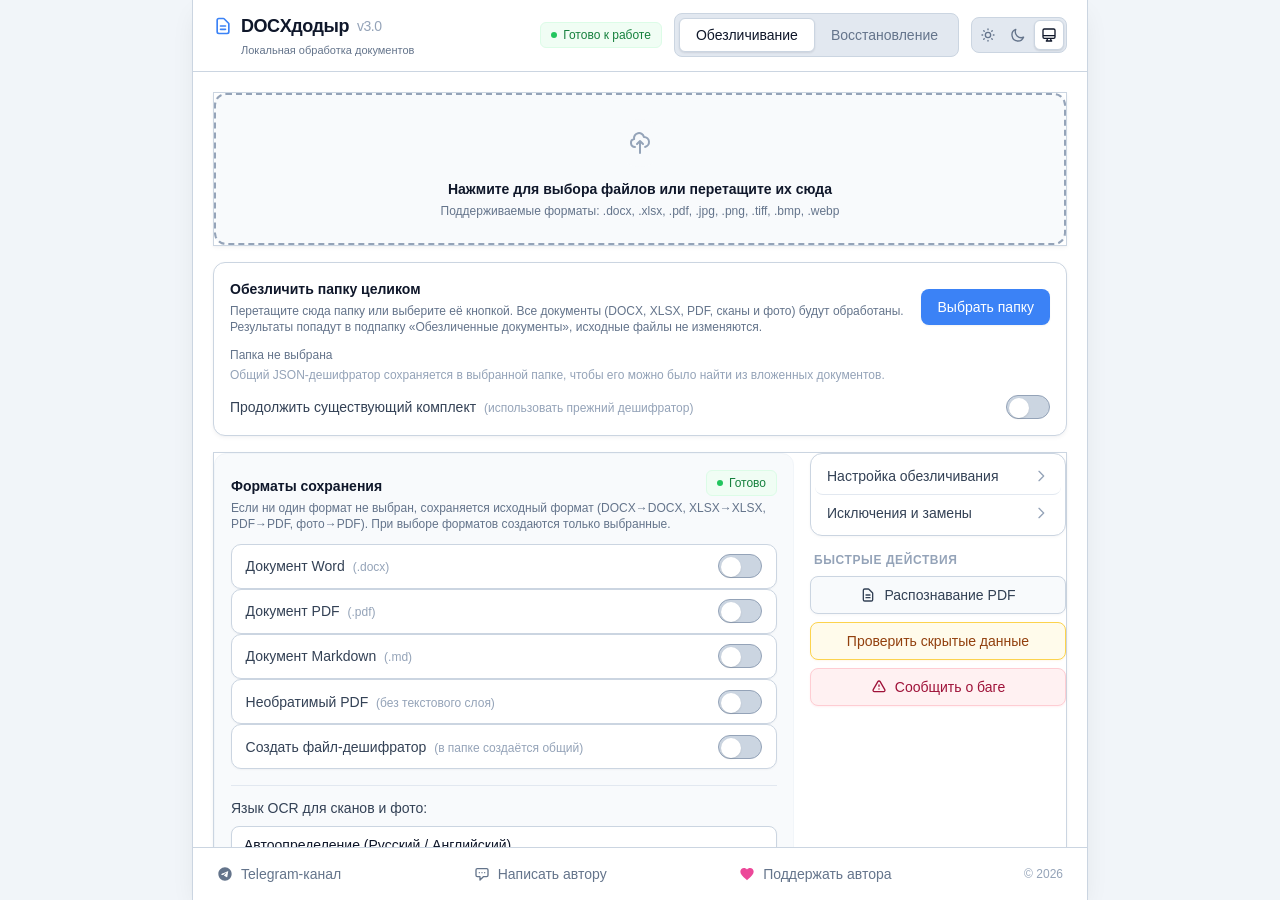
==== web/index.html @ bb22cbf1 "feat: initial public release of DOCXдодыр v3.0.1" ====
<!DOCTYPE html>
<html lang="ru" class="overflow-hidden">
<head>
    <meta charset="UTF-8">
    <meta name="viewport" content="width=device-width, initial-scale=1.0">
    <title>DOCXдодыр v3.0</title>
    <!-- Стили собраны локально: интерфейс не зависит от CDN и работает офлайн. -->
    <link href="tailwind.generated.css" rel="stylesheet">
    <style>
        .transition-all { transition: all 0.2s ease-in-out; }

        /* Локальные улучшения поверх Tailwind в исходной сине-фиолетовой палитре. */
        :root { color-scheme: light; }
        html.dark { color-scheme: dark; }
        #bug-report-email { color: #0f172a; }
        html.dark #bug-report-email { color: #7dd3fc; }
        button, a, select, input { -webkit-tap-highlight-color: transparent; }
        button:focus-visible, a:focus-visible, select:focus-visible,
        input:focus-visible, textarea:focus-visible {
            outline: 2px solid #818cf8;
            outline-offset: 2px;
        }
        .widget-card {
            min-width: 0;
            border: 1px solid #e2e8f0;
            background: rgba(248, 250, 252, 0.72);
            border-radius: 0.75rem;
            padding: 0.75rem 0.875rem;
            transition: border-color 0.2s ease, background-color 0.2s ease, transform 0.2s ease;
        }
        .widget-card:hover { border-color: rgba(99, 102, 241, 0.45); transform: translateY(-1px); }
        html.dark .widget-card { border-color: #1e293b; background: rgba(15, 23, 42, 0.62); }
        html.dark .widget-card:hover { border-color: rgba(129, 140, 248, 0.55); }
        .widget-label { display: block; color: #64748b; font-size: 0.68rem; font-weight: 700; letter-spacing: 0.08em; text-transform: uppercase; }
        html.dark .widget-label { color: #94a3b8; }
        .widget-value { display: block; overflow: hidden; text-overflow: ellipsis; white-space: nowrap; color: #1e293b; font-size: 0.86rem; font-weight: 600; margin-top: 0.25rem; }
        html.dark .widget-value { color: #e2e8f0; }
        .widget-note { display: block; color: #64748b; font-size: 0.72rem; margin-top: 0.15rem; }
        html.dark .widget-note { color: #94a3b8; }
        .theme-control button[aria-pressed="true"] { background-color: #ffffff; box-shadow: 0 1px 2px rgba(15, 23, 42, 0.12); color: #0f172a; }
        html.dark .theme-control button[aria-pressed="true"] { background-color: #334155; color: #f8fafc; }
        @media (max-width: 760px) {
            .app-header { align-items: flex-start; gap: 0.75rem; }
            .header-actions { flex-wrap: wrap; justify-content: flex-end; gap: 0.5rem; }
            .mode-tabs { order: 3; width: 100%; }
            .mode-tabs button { flex: 1; padding-left: 0.5rem; padding-right: 0.5rem; }
            .app-footer { align-items: flex-start; flex-direction: column; gap: 0.75rem; }
            .footer-links { flex-wrap: wrap; row-gap: 0.5rem; }
        }
        
        .toggle-checkbox:checked {
            right: 0;
            border-color: #3b82f6;
        }
        .toggle-checkbox:checked + .toggle-label {
            background-color: #3b82f6;
        }
        .toggle-checkbox:checked + .toggle-label:after {
            transform: translateX(100%);
            border-color: white;
        }
        
        .toggle-checkbox.emerald-toggle:checked {
            border-color: #10b981;
        }
        .toggle-checkbox.emerald-toggle:checked + .toggle-label {
            background-color: #10b981;
        }
        
        .toggle-label {
            width: 44px;
            height: 24px;
            background-color: #e2e8f0;
            border-radius: 9999px;
            position: relative;
            cursor: pointer;
            transition: background-color 0.2s;
        }
        .toggle-label:after {
            content: '';
            position: absolute;
            top: 2px;
            left: 2px;
            width: 20px;
            height: 20px;
            background-color: white;
            border-radius: 50%;
            box-shadow: 0 1px 2px rgba(0,0,0,0.1);
            transition: transform 0.2s;
        }

        .drag-over {
            border-color: #3b82f6 !important;
            background-color: #eff6ff !important;
        }
        .drag-over-emerald {
            border-color: #10b981 !important;
            background-color: rgba(16, 185, 129, 0.05) !important;
        }

        /* ========================================================
           ВАРИАНТ 3: Split-View (Master-Detail) — Поддержка тем (Светлая / Тёмная)
        ======================================================== */
        /* Светлая тема по умолчанию (если html не имеет класса .dark) */
        #placeholder-settings-modal {
            --bg-modal: #ffffff;
            --bg-surface: #f8fafc;
            --bg-surface-hover: #f1f5f9;
            --bg-box: #ffffff;
            --border: #cbd5e1;
            --border-focus: #3b82f6;
            --text-main: #0f172a;
            --text-muted: #64748b;
            --accent: #10b981;
            --accent-hover: #059669;
            --tag-bg: #e0f2fe;
            --tag-color: #0284c7;
            --tag-border: rgba(2, 132, 199, 0.35);
            --danger: #ef4444;
            --selected-bg: #eff6ff;
            --sandbox-bg: #f8fafc;
            --sandbox-border: #cbd5e1;
            --sandbox-res-bg: rgba(16, 185, 129, 0.08);
            --sandbox-res-border: rgba(16, 185, 129, 0.3);
            --controls-bg: #f8fafc;
            --chips-bg: #f1f5f9;
            --pill-bg: #ecfdf5;
            --pill-color: #047857;
            --pill-border: #6ee7b7;
            --pill-inactive-bg: #f1f5f9;
            --pill-inactive-color: #64748b;
            --pill-inactive-border: #cbd5e1;
            --scrollbar-thumb: #94a3b8;
            --scrollbar-thumb-hover: #64748b;

            width: 100%;
            max-width: 960px;
            height: 90vh;
            max-height: 640px;
            background: var(--bg-modal);
            border: 1.5px solid var(--border);
            border-radius: 16px;
            box-shadow: 0 25px 50px -12px rgba(15, 23, 42, 0.25);
            overflow: hidden;
            display: flex;
            flex-direction: column;
            color: var(--text-main);
            box-sizing: border-box;
            transition: background-color 0.2s ease, border-color 0.2s ease, color 0.2s ease;
        }

        /* Тёмная тема (html.dark) — фирменный Вариант №3 */
        html.dark #placeholder-settings-modal {
            --bg-modal: #131b2e;
            --bg-surface: #1a243a;
            --bg-surface-hover: #22304d;
            --bg-box: #0a0e17;
            --border: #263550;
            --border-focus: #3b82f6;
            --text-main: #f8fafc;
            --text-muted: #8e9bb0;
            --accent: #10b981;
            --accent-hover: #059669;
            --tag-bg: #0c4a6e;
            --tag-color: #38bdf8;
            --tag-border: rgba(56, 189, 248, 0.2);
            --danger: #f87171;
            --selected-bg: #1e2c48;
            --sandbox-bg: rgba(255, 255, 255, 0.03);
            --sandbox-border: rgba(255, 255, 255, 0.04);
            --sandbox-res-bg: rgba(16, 185, 129, 0.08);
            --sandbox-res-border: rgba(16, 185, 129, 0.2);
            --controls-bg: rgba(10, 14, 23, 0.4);
            --chips-bg: rgba(10, 14, 23, 0.25);
            --pill-bg: #064e3b;
            --pill-color: #34d399;
            --pill-border: #059669;
            --pill-inactive-bg: #1e293b;
            --pill-inactive-color: #94a3b8;
            --pill-inactive-border: #334155;
            --scrollbar-thumb: #263550;
            --scrollbar-thumb-hover: #3b4d70;
            box-shadow: 0 25px 50px -12px rgba(0, 0, 0, 0.6);
        }

        #placeholder-settings-overlay {
            background-color: rgba(15, 23, 42, 0.45);
        }
        html.dark #placeholder-settings-overlay {
            background-color: rgba(2, 6, 23, 0.75);
        }

        #placeholder-settings-modal .modal-header {
            padding: 20px 28px 14px;
            border-bottom: 1px solid var(--border);
            flex-shrink: 0;
            background: var(--bg-modal);
            transition: background-color 0.2s ease, border-color 0.2s ease;
        }
        #placeholder-settings-modal .header-top {
            display: flex;
            align-items: center;
            justify-content: space-between;
            margin-bottom: 6px;
        }
        #placeholder-settings-modal .modal-title {
            font-size: 19px;
            font-weight: 700;
            display: flex;
            align-items: center;
            gap: 12px;
            color: var(--text-main);
        }
        #placeholder-settings-modal .counter-pill {
            font-size: 12px;
            font-weight: 600;
            background: var(--pill-bg);
            color: var(--pill-color);
            border: 1px solid var(--pill-border);
            padding: 2px 10px;
            border-radius: 20px;
            transition: all 0.2s;
        }
        #placeholder-settings-modal .close-btn {
            background: none;
            border: none;
            color: var(--text-muted);
            font-size: 20px;
            cursor: pointer;
            line-height: 1;
            padding: 4px 8px;
            border-radius: 8px;
            transition: all 0.15s;
        }
        #placeholder-settings-modal .close-btn:hover {
            color: var(--text-main);
            background: var(--bg-surface-hover);
        }
        #placeholder-settings-modal .modal-subtitle {
            font-size: 13px;
            color: var(--text-muted);
        }

        #placeholder-settings-modal .modal-controls {
            padding: 12px 28px;
            background: var(--controls-bg);
            display: flex;
            justify-content: space-between;
            align-items: center;
            flex-wrap: wrap;
            gap: 12px;
            border-bottom: 1px solid var(--border);
            font-size: 13px;
            flex-shrink: 0;
            transition: background-color 0.2s ease, border-color 0.2s ease;
        }
        #placeholder-settings-modal .format-selector {
            display: flex;
            align-items: center;
            gap: 16px;
        }
        #placeholder-settings-modal .format-selector label {
            display: flex;
            align-items: center;
            gap: 6px;
            cursor: pointer;
            color: var(--text-muted);
            user-select: none;
            font-size: 13px;
        }
        #placeholder-settings-modal .format-selector input[type="radio"] {
            accent-color: var(--accent);
            width: 15px;
            height: 15px;
            cursor: pointer;
        }
        #placeholder-settings-modal .format-selector input[type="radio"]:checked + span {
            color: var(--text-main);
            font-weight: 500;
        }
        #placeholder-settings-modal .search-input {
            background: var(--bg-box);
            border: 1px solid var(--border);
            border-radius: 8px;
            padding: 8px 14px;
            color: var(--text-main);
            font-size: 13px;
            outline: none;
            width: 240px;
            transition: border-color 0.2s, background-color 0.2s, color 0.2s;
        }
        #placeholder-settings-modal .search-input:focus {
            border-color: var(--border-focus);
        }

        #placeholder-settings-modal .section-chips-bar {
            display: flex;
            align-items: center;
            gap: 6px;
            padding: 8px 28px;
            background: var(--chips-bg);
            border-bottom: 1px solid var(--border);
            overflow-x: auto;
            flex-shrink: 0;
            transition: background-color 0.2s ease, border-color 0.2s ease;
        }
        #placeholder-settings-modal .section-chips-bar::-webkit-scrollbar {
            display: none;
        }
        #placeholder-settings-modal .section-chip {
            background: var(--bg-surface);
            border: 1px solid var(--border);
            color: var(--text-muted);
            padding: 4px 10px;
            border-radius: 6px;
            font-size: 11px;
            font-weight: 600;
            cursor: pointer;
            white-space: nowrap;
            transition: all 0.15s;
            display: flex;
            align-items: center;
            gap: 4px;
        }
        #placeholder-settings-modal .section-chip:hover {
            background: var(--bg-surface-hover);
            color: var(--text-main);
        }
        #placeholder-settings-modal .section-chip.active {
            background: var(--accent);
            border-color: var(--accent);
            color: #fff;
        }

        #placeholder-settings-modal .modal-content-body {
            padding: 16px 28px;
            flex: 1;
            min-height: 0;
            overflow: hidden;
            display: flex;
            flex-direction: column;
            background: var(--bg-modal);
            transition: background-color 0.2s ease;
        }

        #placeholder-settings-modal .split-view {
            display: grid;
            grid-template-columns: 1fr 340px;
            gap: 18px;
            height: 100%;
            min-height: 0;
        }

        #placeholder-settings-modal .split-list {
            display: flex;
            flex-direction: column;
            gap: 6px;
            overflow-y: auto;
            padding-right: 8px;
            min-height: 0;
            height: 100%;
        }

        #placeholder-settings-modal .legal-section-header {
            display: flex;
            align-items: center;
            justify-content: space-between;
            padding: 10px 4px 4px 4px;
            font-size: 12px;
            font-weight: 700;
            color: var(--text-muted);
        }
        #placeholder-settings-modal .sec-title-wrap {
            display: flex;
            align-items: center;
            gap: 6px;
        }
        #placeholder-settings-modal .sec-actions {
            display: flex;
            align-items: center;
            gap: 6px;
            font-size: 11px;
            font-weight: 400;
        }
        #placeholder-settings-modal .sec-actions button {
            color: var(--border-focus);
            background: none;
            border: none;
            cursor: pointer;
            text-decoration: underline;
            font-size: 11px;
            padding: 0;
        }
        #placeholder-settings-modal .sec-actions button:hover {
            color: #60a5fa;
        }

        #placeholder-settings-modal .split-list-item {
            display: flex;
            align-items: center;
            justify-content: space-between;
            padding: 11px 14px;
            background: var(--bg-surface);
            border: 1px solid var(--border);
            border-radius: 8px;
            cursor: pointer;
            transition: all 0.15s;
            color: var(--text-main);
        }
        #placeholder-settings-modal .split-list-item.has-bottom-badge {
            flex-direction: column;
            align-items: flex-start;
            gap: 7px;
        }
        #placeholder-settings-modal .split-item-top {
            display: flex;
            align-items: center;
            justify-content: space-between;
            width: 100%;
        }
        #placeholder-settings-modal .split-item-bottom {
            display: flex;
            align-items: center;
            padding-left: 26px;
            width: 100%;
            box-sizing: border-box;
        }
        #placeholder-settings-modal .split-item-bottom .badge-tag {
            font-size: 10px;
            white-space: normal;
            word-break: break-word;
            line-height: 1.35;
            max-width: 100%;
            display: inline-block;
        }
        #placeholder-settings-modal .split-list-item:hover {
            background: var(--bg-surface-hover);
            border-color: var(--border-focus);
        }
        #placeholder-settings-modal .split-list-item.selected {
            background: var(--selected-bg) !important;
            border-color: var(--border-focus) !important;
            box-shadow: 0 0 0 1px var(--border-focus);
        }
        #placeholder-settings-modal .split-item-left {
            display: flex;
            align-items: center;
            gap: 10px;
            font-size: 13.5px;
            font-weight: 500;
            min-width: 0;
            flex: 1;
        }
        #placeholder-settings-modal .split-item-left span {
            overflow: hidden;
            text-overflow: ellipsis;
            white-space: nowrap;
        }

        #placeholder-settings-modal input[type="checkbox"] {
            accent-color: var(--accent);
            width: 16px;
            height: 16px;
            cursor: pointer;
            flex-shrink: 0;
        }

        #placeholder-settings-modal .badge-tag {
            background: var(--tag-bg);
            color: var(--tag-color);
            font-family: monospace;
            font-size: 11px;
            font-weight: 600;
            padding: 3px 8px;
            border-radius: 6px;
            border: 1px solid var(--tag-border);
            flex-shrink: 0;
        }

        #placeholder-settings-modal .split-preview-pane {
            background: var(--bg-surface);
            border: 1px solid var(--border);
            border-radius: 12px;
            padding: 16px;
            display: flex;
            flex-direction: column;
            justify-content: space-between;
            overflow-y: auto;
            min-height: 0;
            height: 100%;
            transition: background-color 0.2s ease, border-color 0.2s ease;
        }
        #placeholder-settings-modal .pane-title {
            font-size: 15px;
            font-weight: 700;
            color: var(--text-main);
        }
        #placeholder-settings-modal .status-pill {
            font-size: 11px;
            font-weight: 600;
            padding: 2px 8px;
            border-radius: 6px;
            flex-shrink: 0;
            transition: all 0.2s;
        }
        #placeholder-settings-modal .status-pill.active {
            background: var(--pill-bg);
            color: var(--pill-color);
            border: 1px solid var(--pill-border);
        }
        #placeholder-settings-modal .status-pill.inactive {
            background: var(--pill-inactive-bg);
            color: var(--pill-inactive-color);
            border: 1px solid var(--pill-inactive-border);
        }
        #placeholder-settings-modal .pane-desc {
            font-size: 12px;
            color: var(--text-muted);
            line-height: 1.45;
            margin-bottom: 12px;
        }
        #placeholder-settings-modal .preview-sandbox {
            background: var(--bg-box);
            border: 1px solid var(--border);
            border-radius: 8px;
            padding: 12px;
            margin-bottom: 10px;
            transition: background-color 0.2s ease, border-color 0.2s ease;
        }
        #placeholder-settings-modal .sandbox-label {
            font-size: 10px;
            text-transform: uppercase;
            color: var(--text-muted);
            margin-bottom: 4px;
            font-weight: 600;
            letter-spacing: 0.05em;
        }
        #placeholder-settings-modal .sandbox-value {
            font-family: monospace;
            font-size: 12px;
            margin-bottom: 8px;
            color: var(--text-main);
            word-break: break-all;
            background: var(--sandbox-bg);
            padding: 6px 8px;
            border-radius: 6px;
            border: 1px solid var(--sandbox-border);
            transition: background-color 0.2s ease, border-color 0.2s ease;
        }
        #placeholder-settings-modal .sandbox-value.result {
            color: var(--accent);
            margin-bottom: 0;
            font-weight: 600;
            background: var(--sandbox-res-bg);
            border-color: var(--sandbox-res-border);
        }
        #placeholder-settings-modal .pane-meta {
            padding: 8px 10px;
            background: var(--bg-box);
            border: 1px solid var(--border);
            border-radius: 8px;
            font-size: 11px;
            transition: background-color 0.2s ease, border-color 0.2s ease;
        }

        #placeholder-settings-modal .modal-footer {
            padding: 14px 28px;
            border-top: 1px solid var(--border);
            display: flex;
            justify-content: space-between;
            align-items: center;
            background: var(--bg-modal);
            flex-shrink: 0;
            transition: background-color 0.2s ease, border-color 0.2s ease;
        }
        #placeholder-settings-modal .footer-status {
            font-size: 13px;
            color: var(--text-muted);
        }
        #placeholder-settings-modal .footer-actions {
            display: flex;
            gap: 10px;
        }
        #placeholder-settings-modal .btn-cancel {
            background: transparent;
            border: 1px solid var(--border);
            color: var(--text-main);
            padding: 8px 18px;
            border-radius: 8px;
            cursor: pointer;
            font-size: 13px;
            transition: all 0.15s;
        }
        #placeholder-settings-modal .btn-cancel:hover {
            background: var(--bg-surface-hover);
        }
        #placeholder-settings-modal .btn-save {
            background: var(--accent);
            border: none;
            color: #fff;
            padding: 8px 22px;
            border-radius: 8px;
            cursor: pointer;
            font-size: 13px;
            font-weight: 600;
            transition: all 0.15s;
            display: flex;
            align-items: center;
            gap: 8px;
        }
        #placeholder-settings-modal .btn-save:hover {
            background: var(--accent-hover);
        }

        #placeholder-settings-modal .split-list::-webkit-scrollbar,
        #placeholder-settings-modal .split-preview-pane::-webkit-scrollbar {
            width: 6px;
        }
        #placeholder-settings-modal .split-list::-webkit-scrollbar-track,
        #placeholder-settings-modal .split-preview-pane::-webkit-scrollbar-track {
            background: transparent;
        }
        #placeholder-settings-modal .split-list::-webkit-scrollbar-thumb,
        #placeholder-settings-modal .split-preview-pane::-webkit-scrollbar-thumb {
            background: var(--scrollbar-thumb);
            border-radius: 4px;
        }
        #placeholder-settings-modal .split-list::-webkit-scrollbar-thumb:hover,
        #placeholder-settings-modal .split-preview-pane::-webkit-scrollbar-thumb:hover {
            background: var(--scrollbar-thumb-hover);
        }
        .no-scrollbar::-webkit-scrollbar {
            display: none;
        }
        .no-scrollbar {
            -ms-overflow-style: none;
            scrollbar-width: none;
        }

        #tab-anonymize { display: flex; }
        #tab-restore { display: none; }
        
        #global-overlay {
            display: none;
            position: fixed;
            top: 0; left: 0; width: 100%; height: 100%;
            background: rgba(15, 23, 42, 0.5);
            backdrop-filter: blur(6px);
            -webkit-backdrop-filter: blur(6px);
            z-index: 1000;
            flex-direction: column;
            align-items: center;
            justify-content: center;
            padding: 16px;
            box-sizing: border-box;
        }
        html.dark #global-overlay {
            background: rgba(2, 6, 23, 0.75);
        }
        #global-overlay.active {
            display: flex;
        }
        #review-modal {
            background-color: #ffffff !important;
            transition: max-width 0.2s ease, width 0.2s ease, height 0.2s ease, max-height 0.2s ease;
        }
        html.dark #review-modal {
            background-color: #131b2e !important;
        }
        #review-modal.is-maximized {
            max-width: calc(100vw - 32px) !important;
            width: calc(100vw - 32px) !important;
            height: calc(100vh - 32px) !important;
            max-height: none !important;
        }

        /* ========================================================
           СВЕТЛАЯ ТЕМА: Чёткие очертания, объём и контрастные границы
        ======================================================== */
        html:not(.dark) body {
            background-color: #f1f5f9 !important;
        }

        /* Главное окно приложения */
        html:not(.dark) .app-header {
            background: #ffffff !important;
            border-bottom: 1.5px solid #cbd5e1 !important;
        }
        html:not(.dark) .app-footer {
            background: #ffffff !important;
            border-top: 1.5px solid #cbd5e1 !important;
        }
        html:not(.dark) > body > div:last-of-type {
            border-left: 1.5px solid #cbd5e1 !important;
            border-right: 1.5px solid #cbd5e1 !important;
            box-shadow: 0 10px 25px -5px rgba(15, 23, 42, 0.08), 0 8px 10px -6px rgba(15, 23, 42, 0.04) !important;
        }

        /* Карточки секций на вкладках */
        html:not(.dark) #tab-anonymize > div,
        html:not(.dark) #tab-restore > div {
            background-color: #ffffff !important;
            border: 1.5px solid #cbd5e1 !important;
            box-shadow: 0 2px 4px rgba(15, 23, 42, 0.04), 0 1px 2px rgba(15, 23, 42, 0.02) !important;
        }

        /* Дропзоны для перетаскивания файлов */
        html:not(.dark) #dropzone-anonymize > div:last-child,
        html:not(.dark) #dropzone-restore-doc > div:last-child,
        html:not(.dark) #dropzone-restore-json > div:last-child {
            background-color: #f8fafc !important;
            border: 2px dashed #94a3b8 !important;
        }
        html:not(.dark) #dropzone-anonymize:hover > div:last-child {
            border-color: #3b82f6 !important;
            background-color: #eff6ff !important;
        }
        html:not(.dark) #dropzone-restore-doc:hover > div:last-child,
        html:not(.dark) #dropzone-restore-json:hover > div:last-child {
            border-color: #10b981 !important;
            background-color: #ecfdf5 !important;
        }

        /* Боковые кнопки настроек и быстрых действий */
        html:not(.dark) .w-full.md\:w-64 > div:first-child {
            background-color: #ffffff !important;
            border: 1.5px solid #cbd5e1 !important;
            box-shadow: 0 1px 3px rgba(15, 23, 42, 0.04) !important;
        }
        html:not(.dark) .w-full.md\:w-64 > div:first-child button {
            border-bottom: 1px solid #e2e8f0;
        }
        html:not(.dark) .w-full.md\:w-64 > div:first-child button:last-child {
            border-bottom: none;
        }
        html:not(.dark) .w-full.md\:w-64 > div:first-child button:hover {
            background-color: #f1f5f9 !important;
            color: #0f172a !important;
        }

        /* Кнопка "Распознавание PDF" */
        html:not(.dark) button[onclick="runAction('pdf_ocr')"] {
            background-color: #f8fafc !important;
            border: 1.5px solid #cbd5e1 !important;
            color: #334155 !important;
            box-shadow: 0 1px 3px rgba(15, 23, 42, 0.04) !important;
            transition: all 0.18s ease-in-out !important;
        }
        html:not(.dark) button[onclick="runAction('pdf_ocr')"]:hover {
            background-color: #eef2ff !important;
            border-color: #818cf8 !important;
            color: #3730a3 !important;
            box-shadow: 0 2px 6px rgba(99, 102, 241, 0.12) !important;
        }

        /* Кнопки "Проверить находки", "Проверить скрытые данные" и "Сообщить о баге" */
        html:not(.dark) #btn-review-findings {
            border: 1.5px solid #93c5fd !important;
            background-color: #eff6ff !important;
            color: #1d4ed8 !important;
            box-shadow: 0 1px 2px rgba(59, 130, 246, 0.08) !important;
            transition: all 0.18s ease-in-out !important;
        }
        html:not(.dark) #btn-review-findings:hover {
            background-color: #dbeafe !important;
            border-color: #3b82f6 !important;
            box-shadow: 0 2px 6px rgba(59, 130, 246, 0.16) !important;
        }
        html:not(.dark) #btn-hidden-data {
            border: 1.5px solid #fcd34d !important;
            background-color: #fffbeb !important;
            color: #92400e !important;
            box-shadow: 0 1px 2px rgba(245, 158, 11, 0.08) !important;
            transition: all 0.18s ease-in-out !important;
        }
        html:not(.dark) #btn-hidden-data:hover {
            background-color: #fef3c7 !important;
            border-color: #f59e0b !important;
            box-shadow: 0 2px 6px rgba(245, 158, 11, 0.16) !important;
        }
        html:not(.dark) #btn-report-bug {
            border: 1.5px solid #fecdd3 !important;
            background-color: #fff1f2 !important;
            color: #9f1239 !important;
            box-shadow: 0 1px 2px rgba(244, 63, 94, 0.08) !important;
            transition: all 0.18s ease-in-out !important;
        }
        html:not(.dark) #btn-report-bug:hover {
            background-color: #ffe4e6 !important;
            border-color: #f43f5e !important;
            color: #881337 !important;
            box-shadow: 0 2px 6px rgba(244, 63, 94, 0.16) !important;
        }

        /* Блок «Форматы сохранения»: четкие границы и подсветка при наведении */
        html:not(.dark) .save-formats-box {
            border: 1.5px solid #cbd5e1 !important;
            box-shadow: 0 1px 4px rgba(15, 23, 42, 0.05) !important;
        }
        html:not(.dark) .save-format-item {
            background-color: #ffffff !important;
            border: 1.5px solid #cbd5e1 !important;
            border-radius: 0.625rem !important;
            padding: 0.6rem 0.85rem !important;
            box-shadow: 0 1px 2px rgba(15, 23, 42, 0.04) !important;
            transition: all 0.18s ease-in-out !important;
        }
        html:not(.dark) .save-format-item:hover {
            background-color: #f0fdf4 !important;
            border-color: #10b981 !important;
            box-shadow: 0 2px 6px rgba(16, 185, 129, 0.14) !important;
        }
        html.dark .save-format-item {
            background-color: rgba(15, 23, 42, 0.4);
            border: 1px solid #334155;
            border-radius: 0.625rem;
            padding: 0.6rem 0.85rem;
            transition: all 0.18s ease-in-out;
        }
        html.dark .save-format-item:hover {
            background-color: rgba(30, 41, 59, 0.7);
            border-color: #10b981;
        }

        /* Стиль для quick-mode (фоновое мини-окно прогресса из контекстного меню Проводника) */
        body.quick-mode #app-header,
        body.quick-mode #app-footer,
        body.quick-mode #tab-anonymize,
        body.quick-mode #tab-restore {
            display: none !important;
        }
        body.quick-mode {
            background: #f8fafc !important;
        }
        html.dark body.quick-mode {
            background: #020617 !important;
        }
        body.quick-mode #global-overlay {
            display: flex !important;
            opacity: 1 !important;
            background: transparent !important;
            position: fixed !important;
            inset: 0 !important;
            align-items: center !important;
            justify-content: center !important;
        }
        body.quick-mode #global-overlay > div {
            border: 1.5px solid #cbd5e1 !important;
            box-shadow: 0 10px 35px rgba(0, 0, 0, 0.14) !important;
            max-width: 90% !important;
            padding: 1.75rem !important;
        }
        html.dark body.quick-mode #global-overlay > div {
            border-color: #334155 !important;
        }

        /* Переключатели тумблеров (Toggles) в светлой теме */
        html:not(.dark) .toggle-label {
            background-color: #cbd5e1 !important;
            border: 1px solid #94a3b8 !important;
        }
        html:not(.dark) .toggle-checkbox:checked + .toggle-label {
            background-color: #2563eb !important;
            border-color: #1d4ed8 !important;
        }
        html:not(.dark) .toggle-checkbox.emerald-toggle:checked + .toggle-label {
            background-color: #059669 !important;
            border-color: #047857 !important;
        }

        /* Поля ввода и селекты в светлой теме */
        html:not(.dark) input[type="text"],
        html:not(.dark) input[type="search"],
        html:not(.dark) input[type="number"],
        html:not(.dark) select {
            border: 1.5px solid #cbd5e1 !important;
            background-color: #ffffff !important;
            color: #0f172a !important;
        }
        html:not(.dark) input:focus,
        html:not(.dark) select:focus {
            border-color: #3b82f6 !important;
            outline: none !important;
            box-shadow: 0 0 0 2px rgba(59, 130, 246, 0.2) !important;
        }

        /* Вкладки переключения режима и темы */
        html:not(.dark) .mode-tabs {
            background-color: #e2e8f0 !important;
            border: 1px solid #cbd5e1 !important;
        }
        html:not(.dark) .mode-tabs button[aria-selected="true"] {
            background-color: #ffffff !important;
            border: 1px solid #cbd5e1 !important;
            box-shadow: 0 1px 2px rgba(15, 23, 42, 0.1) !important;
            color: #0f172a !important;
        }
        html:not(.dark) .theme-control {
            border: 1px solid #cbd5e1 !important;
            background-color: #e2e8f0 !important;
        }
        html:not(.dark) .theme-control button[aria-pressed="true"] {
            border: 1px solid #cbd5e1 !important;
        }

        /* ========================================================
           ВСЕ МОДАЛЬНЫЕ ОКНА В СВЕТЛОЙ ТЕМЕ: Чёткие контуры и тени
        ======================================================== */
        html:not(.dark) #review-modal,
        html:not(.dark) #hidden-data-modal,
        html:not(.dark) #support-modal,
        html:not(.dark) #list-settings-modal,
        html:not(.dark) #placeholder-settings-modal,
        html:not(.dark) #qwen-confirm-modal,
        html:not(.dark) #global-overlay > div {
            border: 1.5px solid #cbd5e1 !important;
            box-shadow: 0 20px 30px -10px rgba(15, 23, 42, 0.18), 0 10px 15px -5px rgba(15, 23, 42, 0.08) !important;
            background-color: #ffffff !important;
        }

        /* Разделители в модальных окнах */
        html:not(.dark) #review-modal .border-b,
        html:not(.dark) #review-modal .border-t,
        html:not(.dark) #hidden-data-modal .border-b,
        html:not(.dark) #hidden-data-modal .border-t,
        html:not(.dark) #list-settings-modal .border-b,
        html:not(.dark) #list-settings-modal .border-t {
            border-color: #cbd5e1 !important;
        }

        /* Модальное окно проверки находок (#review-modal) */
        html:not(.dark) #review-filters {
            background-color: #f8fafc !important;
            border: 1px solid #cbd5e1 !important;
            border-radius: 10px;
            padding: 10px;
        }
        html:not(.dark) #review-list > div {
            border: 1.5px solid #cbd5e1 !important;
            background-color: #ffffff !important;
            box-shadow: 0 1px 3px rgba(15, 23, 42, 0.04) !important;
            border-radius: 10px;
        }

        /* Модальное окно исключений и замен (#list-settings-modal) */
        html:not(.dark) #list-settings-modal .flex.gap-2.bg-slate-100 {
            background-color: #e2e8f0 !important;
            border: 1px solid #cbd5e1 !important;
        }
        html:not(.dark) #list-settings-modal .flex-1.overflow-hidden.bg-slate-50 {
            background-color: #f8fafc !important;
            border: 1.5px solid #cbd5e1 !important;
        }
        html:not(.dark) #list-settings-modal .p-3.border-b {
            border-bottom: 1.5px solid #cbd5e1 !important;
            background-color: #ffffff !important;
        }
        html:not(.dark) #list-exclusions > div,
        html:not(.dark) #list-replacements > div {
            background-color: #ffffff !important;
            border: 1px solid #cbd5e1 !important;
            box-shadow: 0 1px 2px rgba(15, 23, 42, 0.03) !important;
            border-radius: 8px;
            margin-bottom: 6px;
        }

        /* Модальное окно поддержки (#support-modal) */
        html:not(.dark) #support-modal .border.border-slate-200 {
            border: 2px solid #cbd5e1 !important;
            box-shadow: 0 2px 5px rgba(15, 23, 42, 0.06) !important;
        }
        html:not(.dark) #support-modal .bg-slate-50 {
            background-color: #f8fafc !important;
            border: 1.5px solid #cbd5e1 !important;
        }

        /* Модальное окно Qwen (#qwen-confirm-modal) */
        html:not(.dark) #qwen-confirm-modal .bg-slate-50 {
            background-color: #f8fafc !important;
            border: 1.5px solid #cbd5e1 !important;
        }
    </style>
</head>
<body class="bg-slate-50 dark:bg-slate-900 text-slate-800 dark:text-slate-100 overflow-hidden h-screen w-screen flex flex-col items-center m-0 p-0 transition-colors duration-200">

    <!-- Global Progress Overlay -->
    <div id="global-overlay">
        <div class="bg-white dark:bg-slate-900 p-6 sm:p-7 rounded-2xl shadow-2xl border border-slate-200 dark:border-slate-800 text-center max-w-md w-full overflow-hidden box-border">
            <h3 id="progress-title" class="text-lg font-bold text-slate-900 dark:text-slate-100 mb-2 break-words [overflow-wrap:anywhere] px-2">Обработка...</h3>
            <p id="progress-text" class="text-sm text-slate-500 dark:text-slate-400 mb-4 break-words [overflow-wrap:anywhere] px-2 leading-relaxed">Пожалуйста, подождите</p>
            <div class="w-full bg-slate-100 dark:bg-slate-800 rounded-full h-2.5 mb-2 overflow-hidden">
                <div id="progress-bar" class="bg-primary h-2.5 rounded-full transition-all" style="width: 0%"></div>
            </div>
            <p id="progress-percent" class="text-xs font-semibold text-slate-700 dark:text-slate-300">0%</p>
            <button id="btn-cancel-operation" type="button" onclick="cancelCurrentOperation()" class="mt-4 px-5 py-2 text-xs font-medium text-red-600 dark:text-red-400 hover:bg-red-50 dark:hover:bg-red-950/50 rounded-lg transition-colors border border-red-200 dark:border-red-900/50">Отмена</button>
        </div>
    </div>

    <!-- Safe manual review: only redacted context is rendered. -->
    <div id="review-overlay" class="fixed inset-0 bg-slate-900/50 backdrop-blur-sm z-[1050] hidden items-center justify-center transition-all opacity-0" role="dialog" aria-modal="true" aria-labelledby="review-title">
        <div id="review-modal" class="bg-white dark:bg-slate-900 p-5 sm:p-6 rounded-2xl shadow-2xl border border-slate-200 dark:border-slate-800 w-full max-w-5xl transform scale-95 transition-all flex flex-col h-[90vh] max-h-[760px]">
            <div class="flex items-center justify-between border-b border-slate-100 dark:border-slate-800 pb-3 mb-3">
                <div class="min-w-0 flex-1 pr-3">
                    <h3 id="review-title" class="text-lg font-bold text-slate-900 dark:text-slate-100">Проверка найденных сущностей</h3>
                    <p id="review-summary" class="text-xs text-slate-500 dark:text-slate-400 mt-0.5">Загрузка…</p>
                </div>
                <div class="flex items-center gap-1.5 flex-shrink-0">
                    <button type="button" id="btn-review-open-external" onclick="openReviewExternalWindow()" class="flex items-center gap-1.5 px-2.5 py-1.5 rounded-lg border border-slate-200 dark:border-slate-700 bg-slate-50 dark:bg-slate-800 text-xs font-medium text-slate-700 dark:text-slate-200 hover:bg-blue-50 dark:hover:bg-blue-950/40 hover:text-blue-600 dark:hover:text-blue-400 hover:border-blue-300 dark:hover:border-blue-700 transition-colors cursor-pointer" title="Открыть в отдельном окне для комфортного чтения">
                        <svg class="w-3.5 h-3.5 text-blue-500" fill="none" stroke="currentColor" viewBox="0 0 24 24"><path stroke-linecap="round" stroke-linejoin="round" stroke-width="2" d="M10 6H6a2 2 0 00-2 2v10a2 2 0 002 2h10a2 2 0 002-2v-4M14 4h6m0 0v6m0-6L10 14"/></svg>
                        <span>В отдельном окне</span>
                    </button>
                    <button type="button" id="btn-review-toggle-expand" onclick="toggleReviewModalExpand()" class="p-1.5 rounded-lg border border-slate-200 dark:border-slate-700 text-slate-500 dark:text-slate-400 hover:text-slate-900 dark:hover:text-slate-100 hover:bg-slate-100 dark:hover:bg-slate-800 transition-colors cursor-pointer" title="Развернуть на весь экран">
                        <svg id="icon-review-expand" class="w-4 h-4" fill="none" stroke="currentColor" viewBox="0 0 24 24"><path stroke-linecap="round" stroke-linejoin="round" stroke-width="2" d="M4 8V4m0 0h4M4 4l5 5m11-1V4m0 0h-4m4 0l-5 5M4 16v4m0 0h4m-4 0l5-5m11 5l-5-5m5 5v-4m0 4h-4"/></svg>
                        <svg id="icon-review-collapse" class="w-4 h-4 hidden" fill="none" stroke="currentColor" viewBox="0 0 24 24"><path stroke-linecap="round" stroke-linejoin="round" stroke-width="2" d="M4 14h6m0 0v6m0-6L3 21m17-7h-6m0 0v6m0-6l7 7M4 10h6m0 0V4m0 6L3 3m17 7h-6m0 0V4m0 6l7-7"/></svg>
                    </button>
                    <button type="button" onclick="closeReviewModal()" aria-label="Закрыть" class="p-1.5 rounded-lg text-slate-400 hover:text-slate-600 dark:hover:text-slate-300 hover:bg-slate-100 dark:hover:bg-slate-800 transition-colors">
                        <svg class="w-5 h-5" fill="none" stroke="currentColor" viewBox="0 0 24 24"><path stroke-linecap="round" stroke-linejoin="round" stroke-width="2" d="M6 18L18 6M6 6l12 12"></path></svg>
                    </button>
                </div>
            </div>

            <div class="flex items-center justify-between gap-2 mb-2">
                <p class="text-xs text-slate-500 dark:text-slate-400">💡 Все данные уже обезличены в итоговых файлах. Экран нужен только для точечной отмены ложных срабатываний кнопкой «Отклонить». Если всё в порядке — нажмите «Готово».</p>
                <button type="button" id="btn-review-toggle-filters" onclick="toggleReviewFilters()" class="text-xs text-primary dark:text-blue-400 hover:underline flex items-center gap-1 font-medium flex-shrink-0">
                    <span id="txt-review-toggle-filters">Скрыть фильтры</span>
                    <svg id="icon-filters-arrow" class="w-3.5 h-3.5 transform transition-transform" fill="none" stroke="currentColor" viewBox="0 0 24 24"><path stroke-linecap="round" stroke-linejoin="round" stroke-width="2" d="M5 15l7-7 7 7"/></svg>
                </button>
            </div>

            <div id="review-filters-collapsible" class="transition-all duration-200 overflow-hidden">
                <form id="review-filters" class="grid grid-cols-1 sm:grid-cols-2 lg:grid-cols-4 gap-2 mb-3" aria-label="Фильтры находок">
                    <label class="text-xs text-slate-600 dark:text-slate-300">Тип
                        <select id="review-filter-type" class="mt-1 w-full rounded-lg border border-slate-200 dark:border-slate-700 bg-white dark:bg-slate-950 px-2 py-1.5 text-sm" aria-label="Фильтр по типу">
                            <option value="">Все типы</option>
                        </select>
                    </label>
                    <label class="text-xs text-slate-600 dark:text-slate-300">Документ
                        <input id="review-filter-document" type="search" class="mt-1 w-full rounded-lg border border-slate-200 dark:border-slate-700 bg-white dark:bg-slate-950 px-2 py-1.5 text-sm" placeholder="Имя или часть имени" aria-label="Фильтр по документу">
                    </label>
                    <label class="text-xs text-slate-600 dark:text-slate-300">Статус
                        <select id="review-filter-status" class="mt-1 w-full rounded-lg border border-slate-200 dark:border-slate-700 bg-white dark:bg-slate-950 px-2 py-1.5 text-sm" aria-label="Фильтр по статусу">
                            <option value="pending" selected>Ожидают проверки</option><option value="">Все статусы</option><option value="accepted">Принято</option><option value="rejected">Отклонено</option><option value="skipped">Пропущено</option>
                        </select>
                    </label>
                    <label class="text-xs text-slate-600 dark:text-slate-300">Минимальная уверенность
                        <input id="review-filter-confidence" type="number" min="0" max="100" step="1" value="0" class="mt-1 w-full rounded-lg border border-slate-200 dark:border-slate-700 bg-white dark:bg-slate-950 px-2 py-1.5 text-sm" aria-label="Минимальная уверенность в процентах">
                    </label>
                </form>
            </div>

            <div class="flex flex-wrap items-center gap-2 mb-2" role="toolbar" aria-label="Массовые действия">
                <button id="review-batch-accept" type="button" class="px-3 py-1.5 text-xs font-medium rounded-lg bg-primary text-white hover:bg-blue-600 disabled:opacity-50 transition-colors" aria-label="Принять все находки по фильтру">Принять отфильтрованные</button>
                <button id="review-filter-reset" type="button" class="px-3 py-1.5 text-xs font-medium rounded-lg border border-slate-200 dark:border-slate-700 text-slate-700 dark:text-slate-200 hover:bg-slate-100 dark:hover:bg-slate-800 transition-colors" aria-label="Сбросить фильтры">Сбросить фильтры</button>
                <button id="review-clear-queue" type="button" onclick="clearReviewQueue()" class="px-3 py-1.5 text-xs font-medium rounded-lg border border-red-200 dark:border-red-900/40 text-red-600 dark:text-red-400 hover:bg-red-50 dark:hover:bg-red-950/30 transition-colors ml-auto" aria-label="Очистить список">Очистить список</button>
                <span id="review-filter-hint" class="text-xs text-slate-500 dark:text-slate-400 w-full mt-0.5" role="status" aria-live="polite"></span>
            </div>

            <div id="review-list" class="flex-1 overflow-y-auto flex flex-col gap-2.5 min-h-0 pr-1"></div>

            <div class="pt-3 mt-3 border-t border-slate-100 dark:border-slate-800 flex justify-end">
                <button type="button" onclick="closeReviewModal()" class="px-5 py-2 text-sm font-medium text-white bg-primary hover:bg-blue-600 rounded-lg transition-all">Готово</button>
            </div>
        </div>
    </div>

    <!-- Aggregate hidden-data policy: no source text or PII is rendered. -->
    <div id="hidden-data-overlay" class="fixed inset-0 bg-slate-900/50 backdrop-blur-sm z-[1060] hidden items-center justify-center transition-all opacity-0" role="dialog" aria-modal="true" aria-labelledby="hidden-data-title">
        <div id="hidden-data-modal" class="bg-white dark:bg-slate-900 p-6 rounded-2xl shadow-2xl border border-slate-200 dark:border-slate-800 w-full max-w-2xl max-h-[86vh] overflow-y-auto transform scale-95 transition-all">
            <div class="flex items-center justify-between border-b border-slate-100 dark:border-slate-800 pb-4 mb-4">
                <div><h3 id="hidden-data-title" class="text-lg font-bold text-slate-900 dark:text-slate-100">Скрытое содержимое</h3><p id="hidden-data-summary" class="text-xs text-slate-500 dark:text-slate-400 mt-1">Проверка рисков…</p></div>
                <button type="button" onclick="closeHiddenDataModal()" aria-label="Закрыть" class="text-slate-400 hover:text-slate-600 text-xl">×</button>
            </div>
            <p class="text-xs text-slate-500 dark:text-slate-400 mb-3">Показаны только типы и количества. Содержимое комментариев, сносок и текста не передаётся в интерфейс.</p>
            <div id="hidden-data-risks" class="flex flex-col gap-2 mb-4"></div>
            <label class="flex items-center gap-2 text-xs text-slate-600 dark:text-slate-300 mb-4"><input id="hidden-data-confirm" type="checkbox" class="rounded"> Я понимаю, что удаление выбранных частей необратимо для созданной копии</label>
            <div id="hidden-data-status" class="text-xs text-slate-500 dark:text-slate-400 mb-3" role="status" aria-live="polite"></div>
            <div class="flex justify-end gap-2"><button type="button" onclick="closeHiddenDataModal()" class="px-4 py-2 text-sm rounded-lg border border-slate-200 dark:border-slate-700">Отмена</button><button id="hidden-data-apply" type="button" class="px-4 py-2 text-sm rounded-lg bg-primary text-white hover:bg-blue-600">Создать безопасную копию</button></div>
        </div>
    </div>

    <!-- Support Modal Overlay -->
    <div id="support-overlay" class="fixed inset-0 bg-slate-900/50 backdrop-blur-sm z-[1050] hidden items-center justify-center transition-all opacity-0" onclick="if(event.target === this) closeSupportModal()">
        <div class="bg-white dark:bg-slate-900 p-6 sm:p-8 rounded-2xl shadow-2xl border border-slate-200 dark:border-slate-800 text-center max-w-sm w-full transform scale-95 transition-all" id="support-modal">
            <div class="w-12 h-12 bg-pink-50 dark:bg-pink-500/10 rounded-full flex items-center justify-center mx-auto mb-3">
                <svg class="w-6 h-6 text-pink-500" fill="currentColor" viewBox="0 0 24 24"><path d="M12 21.35l-1.45-1.32C5.4 15.36 2 12.28 2 8.5 2 5.42 4.42 3 7.5 3c1.74 0 3.41.81 4.5 2.09C13.09 3.81 14.76 3 16.5 3 19.58 3 22 5.42 22 8.5c0 3.78-3.4 6.86-8.55 11.54L12 21.35z"/></svg>
            </div>
            <h3 class="text-xl font-bold text-slate-900 dark:text-slate-100 mb-1">Поддержать автора</h3>
            <p class="text-xs text-slate-500 dark:text-slate-400 mb-4">Отсканируйте QR-код для быстрого перевода:</p>
            
            <div class="flex justify-center mb-4 p-3 bg-white rounded-xl border border-slate-200 shadow-sm inline-block mx-auto">
                <div id="qrcode-container" class="w-[200px] h-[200px] flex items-center justify-center"></div>
            </div>

            <p class="text-xs text-slate-500 dark:text-slate-400 mb-1.5">Или переводом по номеру карты:</p>
            <div class="flex items-center justify-center gap-2 mb-4 bg-slate-50 dark:bg-slate-950 p-2.5 rounded-xl border border-slate-200 dark:border-slate-800">
                <span id="card-number" class="font-mono text-sm sm:text-base font-semibold text-slate-800 dark:text-slate-100 tracking-wide">5536 9137 6905 7999</span>
                <button id="btn-copy-card" onclick="copyCardNumber()" title="Скопировать номер карты" class="p-1.5 text-slate-400 hover:text-primary transition-colors rounded hover:bg-slate-200 dark:hover:bg-slate-800">
                    <svg class="w-4 h-4" viewBox="0 0 24 24" fill="none" stroke="currentColor" stroke-width="2">
                        <rect x="9" y="9" width="13" height="13" rx="2" ry="2"></rect>
                        <path d="M5 15H4a2 2 0 0 1-2-2V4a2 2 0 0 1 2-2h9a2 2 0 0 1 2 2v1"></path>
                    </svg>
                </button>
            </div>

            <a id="support-link" href="#" target="_blank" class="w-full block bg-primary hover:bg-blue-600 text-white font-medium py-2.5 px-4 rounded-xl transition-all shadow-sm mb-2 text-sm">
                Перейти по ссылке
            </a>
            <button onclick="closeSupportModal()" class="w-full text-slate-400 hover:text-slate-600 dark:hover:text-slate-300 font-medium py-2 text-sm transition-all">
                Закрыть
            </button>
        </div>
    </div>

    <!-- List Settings Modal Overlay -->
    <div id="list-settings-overlay" class="fixed inset-0 bg-slate-900/50 backdrop-blur-sm z-[1050] hidden items-center justify-center transition-all opacity-0">
        <div class="bg-white dark:bg-slate-900 p-6 rounded-2xl shadow-2xl border border-slate-200 dark:border-slate-800 w-full max-w-2xl transform scale-95 transition-all flex flex-col h-[80vh]" id="list-settings-modal">
            
            <!-- Header -->
            <div class="flex items-center justify-between border-b border-slate-100 dark:border-slate-800 pb-4 mb-4">
                <h3 class="text-lg font-bold text-slate-900 dark:text-slate-100">Настройка списков</h3>
                <button onclick="closeListSettingsModal()" aria-label="Закрыть" title="Закрыть" class="text-slate-400 hover:text-slate-600 dark:hover:text-slate-300 transition-colors">
                    <svg class="w-5 h-5" fill="none" stroke="currentColor" viewBox="0 0 24 24"><path stroke-linecap="round" stroke-linejoin="round" stroke-width="2" d="M6 18L18 6M6 6l12 12"></path></svg>
                </button>
            </div>
            
            <!-- Tabs -->
            <div class="flex gap-2 bg-slate-100 dark:bg-slate-950 p-1 rounded-lg mb-4 flex-shrink-0">
                <button id="btn-tab-exclusions" onclick="switchListTab('exclusions')" class="flex-1 py-1.5 text-sm font-medium bg-white dark:bg-slate-800 text-slate-900 dark:text-slate-100 shadow-sm rounded-md transition-all">Исключения</button>
                <button id="btn-tab-replacements" onclick="switchListTab('replacements')" class="flex-1 py-1.5 text-sm font-medium text-slate-500 dark:text-slate-400 hover:text-slate-700 dark:hover:text-slate-300 rounded-md transition-all">Замены</button>
            </div>

            <!-- Content Area -->
            <div class="flex-1 overflow-hidden flex flex-col min-h-0 bg-slate-50 dark:bg-slate-950 border border-slate-200 dark:border-slate-800 rounded-xl">
                
                <!-- Exclusions Tab -->
                <div id="tab-content-exclusions" class="flex flex-col h-full">
                    <div class="p-3 border-b border-slate-200 dark:border-slate-800 bg-white dark:bg-slate-900">
                        <div class="flex gap-2">
                            <input type="text" id="input-new-exclusion" placeholder="Добавить слово в исключения..." class="flex-1 text-sm rounded-lg border-slate-200 dark:border-slate-800 bg-white dark:bg-slate-950 px-3 py-2 text-slate-700 dark:text-slate-200 outline-none focus:border-primary focus:ring-1 focus:ring-primary shadow-sm transition-all" onkeypress="if(event.key==='Enter') addExclusion()">
                            <button onclick="addExclusion()" class="px-4 py-2 bg-primary hover:bg-blue-600 text-white text-sm font-medium rounded-lg transition-all shadow-sm">Добавить</button>
                        </div>
                    </div>
                    <div class="flex-1 overflow-y-auto p-2" id="list-exclusions">
                        <!-- Items rendered via JS -->
                    </div>
                </div>

                <!-- Replacements Tab -->
                <div id="tab-content-replacements" class="hidden flex-col h-full">
                    <div class="p-3 border-b border-slate-200 dark:border-slate-800 bg-white dark:bg-slate-900">
                        <div class="flex gap-2">
                            <input type="text" id="input-new-replacement" placeholder="Фраза для замены..." class="flex-1 text-sm rounded-lg border-slate-200 dark:border-slate-800 bg-white dark:bg-slate-950 px-3 py-2 text-slate-700 dark:text-slate-200 outline-none focus:border-primary focus:ring-1 focus:ring-primary shadow-sm transition-all" onkeypress="if(event.key==='Enter') addReplacement()">
                            <button onclick="addReplacement()" class="px-4 py-2 bg-primary hover:bg-blue-600 text-white text-sm font-medium rounded-lg transition-all shadow-sm">Добавить</button>
                        </div>
                    </div>
                    <div class="flex-1 overflow-y-auto p-2" id="list-replacements">
                        <!-- Items rendered via JS -->
                    </div>
                </div>
            </div>
            
            <!-- Footer -->
            <div class="mt-4 pt-4 border-t border-slate-100 dark:border-slate-800 flex justify-end gap-3 flex-shrink-0">
                <button onclick="closeListSettingsModal()" class="px-5 py-2 text-sm font-medium text-slate-600 dark:text-slate-400 hover:bg-slate-100 dark:hover:bg-slate-800 rounded-lg transition-all">
                    Отмена
                </button>
                <button onclick="saveListSettings()" id="btn-save-lists" class="px-5 py-2 text-sm font-medium bg-emerald-600 hover:bg-emerald-700 text-white rounded-lg shadow-sm shadow-emerald-600/20 transition-all flex items-center gap-2">
                    <span>Сохранить изменения</span>
                </button>
            </div>
            
        </div>
    </div>

    <!-- Placeholder Settings Modal Overlay: ВАРИАНТ 3 (Master-Detail) -->
    <div id="placeholder-settings-overlay" class="fixed inset-0 bg-slate-900/50 dark:bg-slate-950/75 backdrop-blur-sm z-[1050] hidden items-center justify-center p-3 sm:p-5 transition-all opacity-0" onclick="if(event.target === this) closePlaceholderSettingsModal()">
        <div class="bg-white dark:bg-[#131b2e] border border-slate-200 dark:border-[#263550] text-slate-900 dark:text-slate-100 transform scale-95 transition-all shadow-2xl rounded-2xl" id="placeholder-settings-modal">
            
            <!-- Шапка модального окна -->
            <div class="modal-header">
                <div class="header-top">
                    <div class="modal-title">
                        Настройка категорий обезличивания
                        <span class="counter-pill" id="placeholder-counter-badge">37 из 37</span>
                    </div>
                    <button class="close-btn" onclick="closePlaceholderSettingsModal()" aria-label="Закрыть" title="Закрыть">✕</button>
                </div>
                <div class="modal-subtitle">Выберите правила маскирования персональных данных, реквизитов и документов</div>
            </div>
            
            <!-- Панель фильтров и поиска -->
            <div class="modal-controls">
                <div class="format-selector">
                    <span style="color: var(--text-muted); font-weight: 500;">Формат скобок:</span>
                    <label>
                        <input type="radio" name="bracket_type" value="square" checked onchange="onBracketTypeChange()">
                        <span>Квадратные <strong style="font-family: monospace; color: var(--tag-color);">[ФИО]</strong></span>
                    </label>
                    <label>
                        <input type="radio" name="bracket_type" value="slash" onchange="onBracketTypeChange()">
                        <span>Косые <strong style="font-family: monospace; color: var(--tag-color);">/ФИО/</strong></span>
                    </label>
                </div>
                <div style="display: flex; align-items: center; gap: 14px; flex-wrap: wrap;">
                    <div style="display: flex; align-items: center; gap: 8px; font-size: 12px;">
                        <button type="button" onclick="toggleAllPlaceholders(true)" style="background: none; border: none; color: var(--tag-color); cursor: pointer; text-decoration: underline;">Выбрать все</button>
                        <span style="color: var(--border);">|</span>
                        <button type="button" onclick="toggleAllPlaceholders(false)" style="background: none; border: none; color: var(--text-muted); cursor: pointer; text-decoration: underline;">Снять все</button>
                    </div>
                    <input type="text" id="input-search-placeholders" class="search-input" placeholder="Поиск по названию, описанию..." oninput="filterPlaceholderList(this.value)">
                </div>
            </div>

            <!-- Чипы разделов -->
            <div class="section-chips-bar" id="section-filter-chips">
                <!-- Rendered by JS -->
            </div>

            <!-- Рабочая область контента: ВАРИАНТ 3: ДВУХПАНЕЛЬНЫЙ (Master-Detail) -->
            <div class="modal-content-body">
                <div class="split-view">
                    
                    <!-- Список слева (Master List) -->
                    <div class="split-list" id="split-list-container">
                        <div id="placeholders-list" style="display: flex; flex-direction: column; gap: 6px;">
                            <!-- Items rendered via JS -->
                        </div>
                    </div>

                    <!-- Детали справа (Detail Preview Pane) -->
                    <div class="split-preview-pane">
                        <div>
                            <div style="display: flex; align-items: flex-start; justify-content: space-between; gap: 8px; margin-bottom: 8px;">
                                <div class="pane-title" id="pane-title">ФИО и должностные лица</div>
                                <span id="pane-active-status" class="status-pill active">Включено</span>
                            </div>
                            <div class="pane-desc" id="pane-desc">
                                Правило распознает фамилии, имена, отчества должностных лиц и граждан в любых падежах с сохранением указания должности.
                            </div>
                            
                            <div class="preview-sandbox">
                                <div class="sandbox-label">Исходный фрагмент:</div>
                                <div class="sandbox-value" id="pane-before">Генеральный директор Иванов Иван Иванович</div>
                                
                                <div class="sandbox-label">Результат маскирования:</div>
                                <div class="sandbox-value result" id="pane-after">Генеральный директор [ФИО]</div>
                            </div>

                            <div class="pane-meta">
                                <div style="display: flex; justify-content: space-between; margin-bottom: 3px;">
                                    <span style="color: var(--text-muted);">Раздел:</span>
                                    <span id="pane-group" style="color: var(--text-main); font-weight: 500;">Личные данные и подписанты</span>
                                </div>
                                <div style="display: flex; justify-content: space-between; gap: 8px;">
                                    <span style="color: var(--text-muted); flex-shrink: 0;">Ключи:</span>
                                    <span id="pane-keys" style="font-family: monospace; font-size: 10.5px; color: var(--tag-color); text-align: right; overflow: hidden; text-overflow: ellipsis; white-space: nowrap; max-width: 220px;">PER, FULL_FIO</span>
                                </div>
                            </div>
                        </div>

                        <div style="font-size: 12px; color: var(--text-muted); text-align: center; margin-top: 15px; padding-top: 12px; border-top: 1px solid var(--border);">
                            Используемый токен: <b id="pane-token" class="badge-tag" style="font-size: 12px;">[ФИО]</b>
                        </div>
                    </div>

                </div>
            </div>
            
            <!-- Футер модального окна -->
            <div class="modal-footer">
                <div class="footer-status" id="placeholder-counter">Активно 37 из 37 категорий</div>
                <div class="footer-actions">
                    <button class="btn-cancel" onclick="closePlaceholderSettingsModal()">Отмена</button>
                    <button class="btn-save" id="btn-save-placeholders" onclick="savePlaceholderSettings()">
                        <span>Сохранить изменения</span>
                    </button>
                </div>
            </div>
            
        </div>
    </div>


    <!-- Плашка подтверждения установки Qwen 3.5 -->
    <div id="qwen-confirm-overlay" class="fixed inset-0 bg-slate-900/60 backdrop-blur-sm z-[1050] hidden items-center justify-center p-4 transition-opacity opacity-0">
        <div class="bg-white dark:bg-slate-900 p-6 rounded-2xl shadow-2xl border border-slate-200 dark:border-slate-800 w-full max-w-md transform scale-95 transition-all flex flex-col gap-4" id="qwen-confirm-modal">
            <!-- Заголовок -->
            <div class="flex items-start gap-3.5">
                <div class="w-10 h-10 rounded-xl bg-emerald-100 dark:bg-emerald-500/20 text-emerald-600 dark:text-emerald-400 flex items-center justify-center flex-shrink-0 mt-0.5">
                    <svg class="w-6 h-6" fill="none" stroke="currentColor" viewBox="0 0 24 24"><path stroke-linecap="round" stroke-linejoin="round" stroke-width="2" d="M13 10V3L4 14h7v7l9-11h-7z"/></svg>
                </div>
                <div>
                    <h3 class="text-base font-bold text-slate-900 dark:text-slate-100 leading-snug">
                        Вы действительно хотите установить Qwen 3.5 0.8B?
                    </h3>
                    <p class="text-xs text-slate-500 dark:text-slate-400 mt-1 leading-relaxed">
                        Модель работает <strong>полностью локально</strong> на вашем устройстве без обращения к внешним серверам и интернету. Она автоматически согласовывает падежи, окончания и связность фраз при подстановке исходных данных из дешифратора.
                    </p>
                </div>
            </div>

            <!-- Пример использования -->
            <div class="bg-slate-50 dark:bg-slate-950/70 border border-slate-200 dark:border-slate-800 rounded-xl p-3.5 text-xs flex flex-col gap-2">
                <span class="font-semibold text-slate-700 dark:text-slate-300 text-[11px] uppercase tracking-wider">Пример использования:</span>
                <div class="flex flex-col gap-1.5">
                    <div class="flex items-start gap-2 text-slate-600 dark:text-slate-400">
                        <span class="px-1.5 py-0.5 rounded text-[10px] font-medium bg-slate-200 dark:bg-slate-800 text-slate-600 dark:text-slate-400 flex-shrink-0">Без Qwen:</span>
                        <span>«...выдано представителю <span class="line-through text-slate-400">Иванов Иван Иванович</span>»</span>
                    </div>
                    <div class="flex items-start gap-2 text-emerald-700 dark:text-emerald-400 font-medium">
                        <span class="px-1.5 py-0.5 rounded text-[10px] font-medium bg-emerald-100 dark:bg-emerald-950/60 text-emerald-700 dark:text-emerald-300 flex-shrink-0">С Qwen 3.5:</span>
                        <span>«...выдано представителю <strong>Иванову Ивану Ивановичу</strong>»</span>
                    </div>
                </div>
                <div class="pt-1.5 border-t border-slate-200 dark:border-slate-800/80 text-[11px] text-slate-400 dark:text-slate-500">
                    Объем загрузки: ~1.75 ГБ. Загружается один раз в каталог пользователя.
                </div>
            </div>

            <!-- Кнопки выбора Да / Нет -->
            <div class="flex items-center justify-end gap-3 pt-2">
                <button type="button" onclick="closeQwenConfirmModal(false)" class="px-4 py-2 text-sm font-medium text-slate-600 dark:text-slate-400 hover:bg-slate-100 dark:hover:bg-slate-800 rounded-xl transition-all">
                    Нет
                </button>
                <button type="button" onclick="confirmQwenInstallAndStart()" class="px-5 py-2 text-sm font-semibold text-white bg-emerald-600 hover:bg-emerald-700 active:bg-emerald-800 rounded-xl shadow-md shadow-emerald-600/20 transition-all flex items-center gap-2">
                    <svg class="w-4 h-4" fill="none" stroke="currentColor" viewBox="0 0 24 24"><path stroke-linecap="round" stroke-linejoin="round" stroke-width="2" d="M4 16v1a3 3 0 003 3h10a3 3 0 003-3v-1m-4-4l-4 4m0 0l-4-4m4 4V4"/></svg>
                    Да, установить
                </button>
            </div>
        </div>
    </div>

    <div class="bg-white dark:bg-slate-950 w-full max-w-4xl h-full flex flex-col relative shadow-md border-x border-slate-200 dark:border-slate-800">
        <header class="app-header flex items-center justify-between px-5 py-3 border-b border-slate-100 dark:border-slate-800 bg-slate-50/50 dark:bg-slate-900/50">
            <div class="min-w-0">
            <h1 class="text-lg font-semibold text-slate-900 dark:text-slate-100 tracking-tight flex items-center gap-2">
                <svg id="app-icon" class="w-5 h-5 text-primary" fill="none" stroke="currentColor" viewBox="0 0 24 24"><path stroke-linecap="round" stroke-linejoin="round" stroke-width="2" d="M9 12h6m-6 4h6m2 5H7a2 2 0 01-2-2V5a2 2 0 012-2h5.586a1 1 0 01.707.293l5.414 5.414a1 1 0 01.293.707V19a2 2 0 01-2 2z"></path></svg>
                DOCXдодыр <span id="app-version-badge" class="text-sm font-medium text-slate-400 dark:text-slate-500">v3.0</span>
            </h1>
            <p class="text-[11px] text-slate-500 dark:text-slate-400 mt-0.5 pl-7">Локальная обработка документов</p>
            </div>
            <div class="header-actions flex items-center gap-3">
                <div id="header-status" class="hidden sm:inline-flex items-center gap-1.5 px-2.5 py-1 rounded-md text-xs font-medium bg-green-50 dark:bg-green-500/10 text-green-700 dark:text-green-400 border border-green-100 dark:border-green-500/20" role="status" aria-live="polite">
                    <span class="w-1.5 h-1.5 rounded-full bg-green-500"></span>
                    Готово к работе
                </div>
                <div class="mode-tabs flex bg-slate-100 dark:bg-slate-800 p-1 rounded-lg" role="tablist" aria-label="Режим работы">
                    <button id="btn-tab-anonymize" role="tab" aria-selected="true" onclick="switchTab('anonymize')" class="px-4 py-1.5 text-sm font-medium bg-white dark:bg-slate-700 text-slate-900 dark:text-slate-100 shadow-sm rounded-md transition-all">Обезличивание</button>
                    <button id="btn-tab-restore" role="tab" aria-selected="false" onclick="switchTab('restore')" class="px-4 py-1.5 text-sm font-medium text-slate-500 dark:text-slate-400 hover:text-slate-700 dark:hover:text-slate-200 rounded-md transition-all">Восстановление</button>
                </div>
                
                <!-- Theme Toolbar -->
                <div class="theme-control flex bg-slate-100 dark:bg-slate-800 p-0.5 rounded-lg gap-0.5 border border-slate-200 dark:border-slate-700" role="group" aria-label="Тема интерфейса">
                    <button onclick="setTheme('light')" id="btn-theme-light" aria-pressed="false" class="p-1.5 rounded-md text-slate-500 dark:text-slate-400 hover:text-slate-900 transition-all focus:outline-none" title="Светлая тема" aria-label="Светлая тема">
                        <svg class="w-4 h-4" fill="none" stroke="currentColor" viewBox="0 0 24 24"><path stroke-linecap="round" stroke-linejoin="round" stroke-width="2" d="M12 3v1m0 16v1m9-9h-1M4 12H3m15.364 6.364l-.707-.707M6.343 6.343l-.707-.707m12.728 0l-.707.707M6.343 17.657l-.707.707M16 12a4 4 0 11-8 0 4 4 0 018 0z"></path></svg>
                    </button>
                    <button onclick="setTheme('dark')" id="btn-theme-dark" aria-pressed="false" class="p-1.5 rounded-md text-slate-500 dark:text-slate-400 hover:text-slate-900 dark:hover:text-slate-100 transition-all focus:outline-none" title="Темная тема" aria-label="Темная тема">
                        <svg class="w-4 h-4" fill="none" stroke="currentColor" viewBox="0 0 24 24"><path stroke-linecap="round" stroke-linejoin="round" stroke-width="2" d="M20.354 15.354A9 9 0 018.646 3.646 9.003 9.003 0 0012 21a9.003 9.003 0 008.354-5.646z"></path></svg>
                    </button>
                    <button onclick="setTheme('system')" id="btn-theme-system" aria-pressed="false" class="p-1.5 rounded-md text-slate-500 dark:text-slate-400 hover:text-slate-900 dark:hover:text-slate-100 transition-all focus:outline-none" title="Системная тема" aria-label="Системная тема">
                        <svg class="w-4 h-4" fill="none" stroke="currentColor" viewBox="0 0 24 24"><path stroke-linecap="round" stroke-linejoin="round" stroke-width="2" d="M9.75 17L9 20l-1 1h8l-1-1-.75-3M3 13h18M5 17h14a2 2 0 002-2V5a2 2 0 00-2-2H5a2 2 0 00-2 2v10a2 2 0 002 2z"></path></svg>
                    </button>
                </div>
            </div>
        </header>

        <!-- Вкладка Обезличивания -->
        <main id="tab-anonymize" class="p-5 flex flex-col gap-4 flex-1 min-h-0 overflow-y-auto overflow-x-hidden">
            <div id="dropzone-anonymize" class="relative group cursor-pointer flex-shrink-0" onclick="openFileDialog('anonymize_docs')">
                <div class="absolute inset-0 bg-primary/5 rounded-xl opacity-0 group-hover:opacity-100 transition-all"></div>
                <div class="border-2 border-dashed border-slate-200 dark:border-slate-700 hover:border-primary/50 dark:hover:border-primary/50 rounded-xl py-6 px-4 text-center transition-all flex flex-col items-center justify-center gap-3">
                    <div class="w-12 h-12 bg-slate-50 dark:bg-slate-800 text-slate-400 rounded-full flex items-center justify-center group-hover:text-primary group-hover:bg-blue-50 dark:group-hover:bg-blue-900/30 transition-all">
                        <svg class="w-6 h-6" fill="none" stroke="currentColor" viewBox="0 0 24 24"><path stroke-linecap="round" stroke-linejoin="round" stroke-width="2" d="M7 16a4 4 0 01-.88-7.903A5 5 0 1115.9 6L16 6a5 5 0 011 9.9M15 13l-3-3m0 0l-3 3m3-3v12"></path></svg>
                    </div>
                    <div>
                        <h3 class="text-sm font-semibold text-slate-900 dark:text-slate-100">Нажмите для выбора файлов или перетащите их сюда</h3>
                        <p class="text-xs text-slate-500 dark:text-slate-400 mt-1">Поддерживаемые форматы: .docx, .xlsx, .pdf, .jpg, .png, .tiff, .bmp, .webp</p>
                    </div>
                </div>
            </div>

            <div id="folder-dropzone" class="bg-slate-50 dark:bg-slate-900 border border-slate-100 dark:border-slate-800 rounded-xl p-4 shadow-sm flex-shrink-0 transition-all" aria-label="Пакетная обработка папки">
                <div class="flex flex-col sm:flex-row sm:items-center justify-between gap-3">
                    <div class="min-w-0 flex-1">
                        <h2 class="text-sm font-semibold text-slate-900 dark:text-slate-100">Обезличить папку целиком</h2>
                        <p class="text-xs text-slate-500 dark:text-slate-400 mt-1">Перетащите сюда папку или выберите её кнопкой. Все документы (DOCX, XLSX, PDF, сканы и фото) будут обработаны. Результаты попадут в подпапку «Обезличенные документы», исходные файлы не изменяются.</p>
                    </div>
                    <button id="btn-select-folder" type="button" onclick="openFolderDialog('anonymize_folder')" class="flex-shrink-0 px-4 py-2 bg-primary hover:bg-blue-600 text-white text-sm font-medium rounded-lg shadow-sm transition-all focus:outline-none focus:ring-2 focus:ring-primary focus:ring-offset-2">
                        Выбрать папку
                    </button>
                </div>
                <p id="folder-status" class="text-xs text-slate-500 dark:text-slate-400 mt-3 break-all [overflow-wrap:anywhere]" style="word-break: break-all; overflow-wrap: anywhere;" role="status" aria-live="polite">Папка не выбрана</p>
                <p id="folder-output-hint" class="hidden"></p>
                <p class="text-xs text-slate-400 dark:text-slate-500 mt-1">Общий JSON-дешифратор сохраняется в выбранной папке, чтобы его можно было найти из вложенных документов.</p>
                <label class="flex items-center justify-between cursor-pointer group mt-3" title="Сохранить прежние номера плейсхолдеров и добавить в общий дешифратор только новые сущности">
                    <span class="text-sm text-slate-700 dark:text-slate-300 group-hover:text-slate-900 dark:group-hover:text-slate-100 transition-all">Продолжить существующий комплект <span class="text-slate-400 dark:text-slate-500 text-xs ml-1">(использовать прежний дешифратор)</span></span>
                    <div class="relative ml-3">
                        <input type="checkbox" id="cb-continue-folder" class="sr-only toggle-checkbox">
                        <div class="toggle-label dark:bg-slate-700"></div>
                    </div>
                </label>
            </div>


            <div class="flex flex-col md:flex-row gap-4 flex-shrink-0">
                <div class="flex-1 bg-slate-50 dark:bg-slate-900 rounded-xl p-4 border border-slate-100 dark:border-slate-800">
                    <div class="flex justify-between items-end mb-1">
                        <h2 class="text-sm font-semibold text-slate-900 dark:text-slate-100">Форматы сохранения</h2>
                        <span id="badge-status" class="inline-flex items-center gap-1.5 px-2.5 py-1 rounded-md text-xs font-medium bg-green-50 dark:bg-green-500/10 text-green-700 dark:text-green-400 border border-green-100 dark:border-green-500/20">
                            <span class="w-1.5 h-1.5 rounded-full bg-green-500"></span>
                            Готово
                        </span>
                    </div>
                    <p class="text-xs text-slate-500 dark:text-slate-400 mb-3">Если ни один формат не выбран, сохраняется исходный формат (DOCX→DOCX, XLSX→XLSX, PDF→PDF, фото→PDF). При выборе форматов создаются только выбранные.</p>
                    
                    <div class="flex flex-col gap-2.5">
                        <label class="save-format-item flex items-center justify-between cursor-pointer group">
                            <span class="text-sm font-medium text-slate-700 dark:text-slate-300 group-hover:text-slate-900 dark:group-hover:text-slate-100 transition-all">Документ Word <span class="text-slate-400 dark:text-slate-500 text-xs ml-1">(.docx)</span></span>
                            <div class="relative flex-shrink-0">
                                <input type="checkbox" id="cb-save-original" name="cb-save-docx" class="sr-only toggle-checkbox">
                                <div class="toggle-label dark:bg-slate-700"></div>
                            </div>
                        </label>
                        <label class="save-format-item flex items-center justify-between cursor-pointer group">
                            <span class="text-sm font-medium text-slate-700 dark:text-slate-300 group-hover:text-slate-900 dark:group-hover:text-slate-100 transition-all">Документ PDF <span class="text-slate-400 dark:text-slate-500 text-xs ml-1">(.pdf)</span></span>
                            <div class="relative flex-shrink-0">
                                <input type="checkbox" id="cb-save-pdf" class="sr-only toggle-checkbox">
                                <div class="toggle-label dark:bg-slate-700"></div>
                            </div>
                        </label>
                        <label class="save-format-item flex items-center justify-between cursor-pointer group">
                            <span class="text-sm font-medium text-slate-700 dark:text-slate-300 group-hover:text-slate-900 dark:group-hover:text-slate-100 transition-all">Документ Markdown <span class="text-slate-400 dark:text-slate-500 text-xs ml-1">(.md)</span></span>
                            <div class="relative flex-shrink-0">
                                <input type="checkbox" id="cb-save-md" class="sr-only toggle-checkbox">
                                <div class="toggle-label dark:bg-slate-700"></div>
                            </div>
                        </label>
                        <label class="save-format-item flex items-center justify-between cursor-pointer group" title="Страницы PDF станут изображениями; текстовый слой и интерактивные объекты будут удалены">
                            <span class="text-sm font-medium text-slate-700 dark:text-slate-300 group-hover:text-slate-900 dark:group-hover:text-slate-100 transition-all">Необратимый PDF <span class="text-slate-400 dark:text-slate-500 text-xs ml-1">(без текстового слоя)</span></span>
                            <div class="relative flex-shrink-0">
                                <input type="checkbox" id="cb-irreversible-pdf" class="sr-only toggle-checkbox">
                                <div class="toggle-label dark:bg-slate-700"></div>
                            </div>
                        </label>
                        <label class="save-format-item flex items-center justify-between cursor-pointer group">
                            <span class="text-sm font-medium text-slate-700 dark:text-slate-300 group-hover:text-slate-900 dark:group-hover:text-slate-100 transition-all">Создать файл-дешифратор <span class="text-slate-400 dark:text-slate-500 text-xs ml-1">(в папке создаётся общий)</span></span>
                            <div class="relative flex-shrink-0">
                                <input type="checkbox" id="cb-save-decoder" class="sr-only toggle-checkbox">
                                <div class="toggle-label dark:bg-slate-700"></div>
                            </div>
                        </label>
                    </div>

                    <div class="mt-4 pt-3 border-t border-slate-200 dark:border-slate-800">
                        <label class="flex flex-col gap-2">
                            <span class="text-sm text-slate-700 dark:text-slate-300">Язык OCR для сканов и фото:</span>
                            <select id="sel-ocr-lang" class="block w-full text-sm rounded-lg border-slate-200 dark:border-slate-700 bg-white dark:bg-slate-950 px-3 py-2 text-slate-700 dark:text-slate-200 outline-none focus:border-primary focus:ring-1 focus:ring-primary shadow-sm transition-all appearance-none cursor-pointer">
                                <option value="rus">Только Русский</option>
                                <option value="rus+eng" selected>Автоопределение (Русский / Английский)</option>
                                <option value="eng">Только Английский</option>
                            </select>
                        </label>
                    </div>
                </div>

                <div class="w-full md:w-64 flex flex-col gap-4">
                    <div class="bg-white dark:bg-slate-900 border border-slate-200 dark:border-slate-800 rounded-xl p-1 shadow-sm flex flex-col">
                        <button onclick="showPlaceholderSettingsModal()" class="text-left px-3 py-2 text-sm font-medium text-slate-700 dark:text-slate-300 hover:bg-slate-50 dark:hover:bg-slate-800 hover:text-slate-900 dark:hover:text-slate-100 rounded-lg transition-all flex items-center justify-between">
                            Настройка обезличивания
                            <svg class="w-4 h-4 text-slate-400" fill="none" stroke="currentColor" viewBox="0 0 24 24"><path stroke-linecap="round" stroke-linejoin="round" stroke-width="2" d="M9 5l7 7-7 7"></path></svg>
                        </button>
                        <button onclick="showListSettingsModal()" class="text-left px-3 py-2 text-sm font-medium text-slate-700 dark:text-slate-300 hover:bg-slate-50 dark:hover:bg-slate-800 hover:text-slate-900 dark:hover:text-slate-100 rounded-lg transition-all flex items-center justify-between">
                            Исключения и замены
                            <svg class="w-4 h-4 text-slate-400" fill="none" stroke="currentColor" viewBox="0 0 24 24"><path stroke-linecap="round" stroke-linejoin="round" stroke-width="2" d="M9 5l7 7-7 7"></path></svg>
                        </button>
                    </div>

                    <div class="flex flex-col gap-2">
                        <h3 class="text-xs font-semibold text-slate-400 dark:text-slate-500 uppercase tracking-wider px-1">Быстрые действия</h3>
                        <button onclick="runAction('pdf_ocr')" class="w-full px-4 py-2 bg-slate-100 dark:bg-slate-800 text-slate-700 dark:text-slate-300 hover:bg-slate-200 dark:hover:bg-slate-700 text-sm font-medium rounded-lg transition-all flex items-center justify-center gap-2">
                            <svg class="w-4 h-4" fill="none" stroke="currentColor" viewBox="0 0 24 24"><path stroke-linecap="round" stroke-linejoin="round" stroke-width="2" d="M9 12h6m-6 4h6m2 5H7a2 2 0 01-2-2V5a2 2 0 012-2h5.586a1 1 0 01.707.293l5.414 5.414a1 1 0 01.293.707V19a2 2 0 01-2 2z"></path></svg>
                            Распознавание PDF
                        </button>
                        <button id="btn-review-findings" onclick="showReviewModal()" class="hidden w-full px-4 py-2 bg-blue-50 dark:bg-blue-500/10 text-blue-700 dark:text-blue-400 hover:bg-blue-100 dark:hover:bg-blue-500/20 text-sm font-medium rounded-lg transition-all border border-blue-100 dark:border-blue-500/20 flex items-center justify-center gap-2">
                            Проверить находки
                        </button>
                        <button id="btn-hidden-data" onclick="openHiddenDataPicker()" class="w-full px-4 py-2 bg-amber-50 dark:bg-amber-500/10 text-amber-700 dark:text-amber-400 hover:bg-amber-100 dark:hover:bg-amber-500/20 text-sm font-medium rounded-lg transition-all border border-amber-100 dark:border-amber-500/20 flex items-center justify-center gap-2">
                            Проверить скрытые данные
                        </button>
                        <button id="btn-report-bug" onclick="showReportBugModal()" class="w-full px-4 py-2 text-sm font-medium rounded-lg transition-all flex items-center justify-center gap-2">
                            <svg class="w-4 h-4 text-rose-500" fill="none" stroke="currentColor" viewBox="0 0 24 24"><path stroke-linecap="round" stroke-linejoin="round" stroke-width="2" d="M12 9v2m0 4h.01m-6.938 4h13.856c1.54 0 2.502-1.667 1.732-3L13.732 4c-.77-1.333-2.694-1.333-3.464 0L3.34 16c-.77 1.333.192 3 1.732 3z"></path></svg>
                            Сообщить о баге
                        </button>
                    </div>
                </div>
            </div>
        </main>

        <!-- Вкладка Восстановления -->
        <main id="tab-restore" class="p-5 flex flex-col gap-4 flex-1 min-h-0 overflow-y-auto overflow-x-hidden hidden">
            <div class="bg-slate-50 dark:bg-slate-900 border border-slate-100 dark:border-slate-800 rounded-xl p-4 shadow-sm flex-shrink-0">
                <div class="flex items-center gap-3 mb-3">
                    <span class="w-6 h-6 rounded flex items-center justify-center text-xs font-bold bg-emerald-100 dark:bg-emerald-500/20 text-emerald-700 dark:text-emerald-400">1</span>
                    <h2 class="text-sm font-semibold text-slate-900 dark:text-slate-100">Загрузите обработанный документ</h2>
                    <span class="text-xs text-slate-400 dark:text-slate-500 font-normal ml-auto">DOCX / Excel</span>
                </div>
                <div id="dropzone-restore-doc" class="relative group cursor-pointer" onclick="openFileDialog('restore_doc')">
                    <div class="absolute inset-0 bg-emerald-500/5 rounded-xl opacity-0 group-hover:opacity-100 transition-all"></div>
                    <div class="border-2 border-dashed border-slate-200 dark:border-slate-700 hover:border-emerald-400/50 dark:hover:border-emerald-500/50 rounded-xl py-6 px-4 text-center transition-all flex flex-col items-center justify-center gap-2 bg-white dark:bg-slate-950">
                        <svg class="w-8 h-8 text-slate-300 dark:text-slate-600 group-hover:text-emerald-500 transition-all mb-1" fill="none" stroke="currentColor" viewBox="0 0 24 24"><path stroke-linecap="round" stroke-linejoin="round" stroke-width="1.5" d="M7 16a4 4 0 01-.88-7.903A5 5 0 1115.9 6L16 6a5 5 0 011 9.9M15 13l-3-3m0 0l-3 3m3-3v12"></path></svg>
                        <p class="text-sm font-medium text-slate-700 dark:text-slate-300" id="lbl-restore-doc">Перетащите сюда или нажмите для выбора</p>
                    </div>
                </div>
            </div>

            <div class="bg-slate-50 dark:bg-slate-900 border border-slate-100 dark:border-slate-800 rounded-xl p-4 shadow-sm flex-shrink-0">
                <div class="flex flex-col sm:flex-row sm:items-center justify-between gap-3 mb-3">
                    <div class="flex items-center gap-3">
                        <span class="w-6 h-6 rounded flex items-center justify-center text-xs font-bold bg-emerald-100 dark:bg-emerald-500/20 text-emerald-700 dark:text-emerald-400">2</span>
                        <h2 class="text-sm font-semibold text-slate-900 dark:text-slate-100">Файл-дешифратор</h2>
                        <span class="text-xs text-slate-400 dark:text-slate-500 font-normal">.json</span>
                    </div>
                    <label class="flex items-center gap-3 cursor-pointer group bg-white dark:bg-slate-800 px-3 py-1.5 rounded-lg border border-slate-200 dark:border-slate-700 shadow-sm">
                        <span class="text-xs font-medium text-slate-600 dark:text-slate-300 group-hover:text-slate-900 dark:group-hover:text-slate-100 transition-all">Автопоиск</span>
                        <div class="relative flex-shrink-0">
                            <input type="checkbox" id="cb-auto-decoder" class="sr-only toggle-checkbox emerald-toggle" checked>
                            <div class="toggle-label !w-8 !h-5 after:!w-4 after:!h-4 after:!top-0.5 after:!left-0.5 dark:bg-slate-700"></div>
                        </div>
                    </label>
                </div>
                <div id="dropzone-restore-json" class="relative group cursor-pointer" onclick="openFileDialog('restore_json')">
                    <div class="absolute inset-0 bg-emerald-500/5 rounded-xl opacity-0 group-hover:opacity-100 transition-all"></div>
                    <div class="border-2 border-dashed border-slate-200 dark:border-slate-700 hover:border-emerald-400/50 dark:hover:border-emerald-500/50 rounded-xl py-6 px-4 text-center transition-all flex flex-col items-center justify-center gap-2 bg-white dark:bg-slate-950">
                        <svg class="w-8 h-8 text-slate-300 dark:text-slate-600 group-hover:text-emerald-500 transition-all mb-1" fill="none" stroke="currentColor" viewBox="0 0 24 24"><path stroke-linecap="round" stroke-linejoin="round" stroke-width="1.5" d="M8 9l3 3-3 3m5 0h3M5 20h14a2 2 0 002-2V6a2 2 0 00-2-2H5a2 2 0 00-2 2v12a2 2 0 002 2z"></path></svg>
                        <p class="text-sm font-medium text-slate-700 dark:text-slate-300" id="lbl-restore-json">Перетащите .json сюда или нажмите для выбора</p>
                    </div>
                </div>
                <p id="restore-decoder-hint" class="text-xs text-slate-500 dark:text-slate-400 mt-3" role="status" aria-live="polite">Если JSON не выбран, программа ищет его в папке документа и в родительских папках.</p>
            </div>

            <!-- Блок согласования текста Qwen 3.5 -->
            <div class="bg-slate-50 dark:bg-slate-900 border border-slate-100 dark:border-slate-800 rounded-xl p-4 shadow-sm flex-shrink-0">
                <div class="flex items-center justify-between gap-3">
                    <div class="flex items-center gap-3">
                        <span class="w-6 h-6 rounded flex items-center justify-center text-xs font-bold bg-emerald-100 dark:bg-emerald-500/20 text-emerald-700 dark:text-emerald-400">3</span>
                        <div>
                            <div class="flex items-center gap-2">
                                <h2 class="text-sm font-semibold text-slate-900 dark:text-slate-100">Согласование текста нейросетью Qwen 3.5</h2>
                                <span id="qwen-status-badge" class="px-2 py-0.5 rounded-full text-[11px] font-medium bg-slate-100 dark:bg-slate-800 text-slate-500">Не установлена</span>
                            </div>
                            <p class="text-xs text-slate-500 dark:text-slate-400 mt-0.5">Локальное согласование падежей и грамматических форм при восстановлении данных</p>
                        </div>
                    </div>
                    <label class="relative inline-flex items-center cursor-pointer flex-shrink-0" title="Использовать локальную модель Qwen для согласования текста">
                        <input type="checkbox" id="cb-qwen-postprocess" class="sr-only toggle-checkbox emerald-toggle">
                        <div class="toggle-label !w-8 !h-5 after:!w-4 after:!h-4 after:!top-0.5 after:!left-0.5 dark:bg-slate-700"></div>
                    </label>
                </div>

                <!-- Строка загрузки модели в процентах -->
                <div id="qwen-inline-progress" class="hidden mt-3 pt-3 border-t border-slate-200 dark:border-slate-800 flex-col gap-2">
                    <div class="flex items-center justify-between text-xs">
                        <span id="qwen-inline-progress-text" class="text-slate-700 dark:text-slate-200 font-medium">Загрузка Qwen 3.5 0.8B...</span>
                        <span id="qwen-inline-progress-percent" class="font-bold text-emerald-600 dark:text-emerald-400">0%</span>
                    </div>
                    <div class="w-full bg-slate-200 dark:bg-slate-800 h-2.5 rounded-full overflow-hidden">
                        <div id="qwen-inline-progress-bar" class="bg-emerald-500 h-2.5 rounded-full transition-all duration-300" style="width: 0%"></div>
                    </div>
                    <div class="flex items-center justify-between text-[11px] text-slate-500 dark:text-slate-400">
                        <span id="qwen-inline-progress-detail">Подготовка загрузки...</span>
                        <button type="button" onclick="cancelQwenOperation()" class="text-rose-500 hover:text-rose-600 dark:hover:text-rose-400 font-medium transition-colors">Отмена</button>
                    </div>
                </div>
            </div>

            <button onclick="runRestore()" class="mt-2 w-full bg-emerald-600 hover:bg-emerald-700 active:bg-emerald-800 text-white font-medium py-3.5 px-4 rounded-xl shadow-md shadow-emerald-600/20 transition-all flex items-center justify-center gap-2 text-sm focus:outline-none focus:ring-2 focus:ring-emerald-500 focus:ring-offset-2 flex-shrink-0">
                <svg class="w-5 h-5" fill="none" stroke="currentColor" viewBox="0 0 24 24"><path stroke-linecap="round" stroke-linejoin="round" stroke-width="2" d="M8 11V7a4 4 0 118 0m-4 8v2m-6 4h12a2 2 0 002-2v-6a2 2 0 00-2-2H6a2 2 0 00-2 2v6a2 2 0 002 2z"></path></svg>
                Восстановить исходные данные
            </button>
        </main>

        <footer class="app-footer px-6 py-4 border-t border-slate-100 dark:border-slate-800 bg-slate-50 dark:bg-slate-900 flex items-center justify-between text-sm">
            <div class="footer-links flex-1 flex items-center justify-between gap-4">
            <a href="https://t.me/pro_servitude" target="_blank" rel="noopener noreferrer" onclick="openTelegramChannel(event)" class="flex items-center gap-2 text-slate-500 dark:text-slate-400 hover:text-[#0088cc] dark:hover:text-[#33aadd] transition-colors font-medium">
                <svg class="w-4 h-4" fill="currentColor" viewBox="0 0 24 24"><path d="M12 2C6.48 2 2 6.48 2 12s4.48 10 10 10 10-4.48 10-10S17.52 2 12 2zm4.64 6.8c-.15 1.58-.8 5.42-1.13 7.19-.14.75-.42 1-.68 1.03-.58.05-1.02-.38-1.58-.75-.88-.58-1.38-.94-2.23-1.5-.99-.65-.35-1.01.22-1.59.15-.15 2.71-2.48 2.76-2.69.01-.03.01-.14-.06-.2-.06-.05-.14-.03-.21-.02-.09.02-1.46.93-4.12 2.73-.39.27-.74.4-1.06.39-.35-.01-1.02-.2-1.52-.36-.61-.2-1.1-.31-1.07-.66.02-.18.27-.36.75-.55 2.94-1.28 4.91-2.13 5.89-2.54 2.8-1.18 3.38-1.38 3.76-1.39.08 0 .27.02.39.12.1.08.13.19.14.27-.01.06.01.24 0 .34z"/></svg>
                Telegram-канал
            </a>
            
            <a href="https://t.me/aebeloglazov" target="_blank" rel="noopener noreferrer" onclick="openAuthorTelegram(event)"
                class="flex items-center gap-2 text-slate-500 dark:text-slate-400 transition-colors font-medium"
                style="text-decoration: none;"
                onmouseover="this.style.color='#10b981'"
                onmouseout="this.style.color=''">
                <svg class="w-4 h-4" fill="none" stroke="currentColor" viewBox="0 0 24 24" stroke-width="2">
                    <path stroke-linecap="round" stroke-linejoin="round" d="M8 10h.01M12 10h.01M16 10h.01M9 16H5a2 2 0 01-2-2V6a2 2 0 012-2h14a2 2 0 012 2v8a2 2 0 01-2 2h-5l-5 5v-5z" />
                </svg>
                Написать автору
            </a>

            <a href="#" onclick="openSupport(event)" class="flex items-center gap-2 text-slate-500 dark:text-slate-400 hover:text-pink-600 dark:hover:text-pink-400 transition-colors font-medium">
                <svg class="w-4 h-4 text-pink-500" fill="currentColor" viewBox="0 0 24 24"><path d="M12 21.35l-1.45-1.32C5.4 15.36 2 12.28 2 8.5 2 5.42 4.42 3 7.5 3c1.74 0 3.41.81 4.5 2.09C13.09 3.81 14.76 3 16.5 3 19.58 3 22 5.42 22 8.5c0 3.78-3.4 6.86-8.55 11.54L12 21.35z"/></svg>
                Поддержать автора
            </a>

            <span class="text-xs text-slate-400 dark:text-slate-500 whitespace-nowrap">© <span id="footer-year"></span></span>
            </div>
        </footer>
    <!-- Модальное окно: Сообщить о баге -->
    <div id="report-bug-modal" class="fixed inset-0 bg-slate-900/50 backdrop-blur-sm z-[1050] hidden items-center justify-center transition-all opacity-0" role="dialog" aria-modal="true" aria-labelledby="report-bug-title">
        <div class="bg-white dark:bg-slate-900 rounded-2xl shadow-2xl border border-slate-200 dark:border-slate-800 transform scale-95 transition-all flex flex-col" style="width: 440px; min-height: 280px; max-width: calc(100vw - 2rem);">
            <!-- Заголовок -->
            <div class="flex items-center justify-between px-6 pt-6 pb-4">
                <div class="flex items-center gap-2.5">
                    <div class="w-8 h-8 rounded-lg bg-rose-100 dark:bg-rose-500/20 text-rose-600 dark:text-rose-400 flex items-center justify-center flex-shrink-0">
                        <svg class="w-5 h-5" fill="none" stroke="currentColor" viewBox="0 0 24 24"><path stroke-linecap="round" stroke-linejoin="round" stroke-width="2" d="M12 9v2m0 4h.01m-6.938 4h13.856c1.54 0 2.502-1.667 1.732-3L13.732 4c-.77-1.333-2.694-1.333-3.464 0L3.34 16c-.77 1.333.192 3 1.732 3z"></path></svg>
                    </div>
                    <h3 id="report-bug-title" class="text-base font-bold text-slate-900 dark:text-slate-100">Сообщить о баге</h3>
                </div>
                <button type="button" onclick="closeReportBugModal()" aria-label="Закрыть" class="p-1.5 rounded-lg text-slate-400 hover:text-slate-600 dark:hover:text-slate-300 hover:bg-slate-100 dark:hover:bg-slate-800 transition-colors">
                    <svg class="w-5 h-5" fill="none" stroke="currentColor" viewBox="0 0 24 24"><path stroke-linecap="round" stroke-linejoin="round" stroke-width="2" d="M6 18L18 6M6 6l12 12"></path></svg>
                </button>
            </div>

            <!-- Контент -->
            <div class="px-6 pb-5 text-sm text-slate-600 dark:text-slate-300 space-y-4 flex-1">
                <p class="leading-relaxed">Если вы обнаружили ошибку в работе программы или хотите предложить улучшение — напишите на почту, приложив скриншот.</p>
                
                <div class="p-4 bg-slate-50 dark:bg-slate-800 rounded-xl border border-slate-200 dark:border-slate-700">
                    <div class="flex items-center justify-between mb-3">
                        <span class="text-xs font-medium text-slate-500 dark:text-slate-400">Почта для обратной связи</span>
                        <button type="button" onclick="copyBugEmail()" class="text-xs font-semibold text-blue-600 dark:text-blue-400 hover:underline flex items-center gap-1 transition-colors">
                            <span id="copy-email-status">Скопировать</span>
                            <svg class="w-3.5 h-3.5" fill="none" stroke="currentColor" viewBox="0 0 24 24"><path stroke-linecap="round" stroke-linejoin="round" stroke-width="2" d="M8 16H6a2 2 0 01-2-2V6a2 2 0 012-2h8a2 2 0 012 2v2m-6 12h8a2 2 0 002-2v-8a2 2 0 00-2-2h-8a2 2 0 00-2 2v8a2 2 0 002 2z"></path></svg>
                        </button>
                    </div>
                    <div id="bug-report-email" class="font-mono text-base font-semibold leading-7 tracking-wide select-all break-all">pro.servitude@gmail.com</div>
                </div>
            </div>

            <!-- Кнопки -->
            <div class="flex items-center justify-end px-6 py-4 border-t border-slate-100 dark:border-slate-800">
                <button type="button" onclick="closeReportBugModal()" class="px-4 py-2 text-xs font-medium text-slate-600 dark:text-slate-400 hover:bg-slate-100 dark:hover:bg-slate-800 rounded-lg transition-colors">Закрыть</button>
            </div>
        </div>
    </div>
    
    <script src="qrcode.min.js"></script>
    <script src="script.js"></script>
</body>
</html>
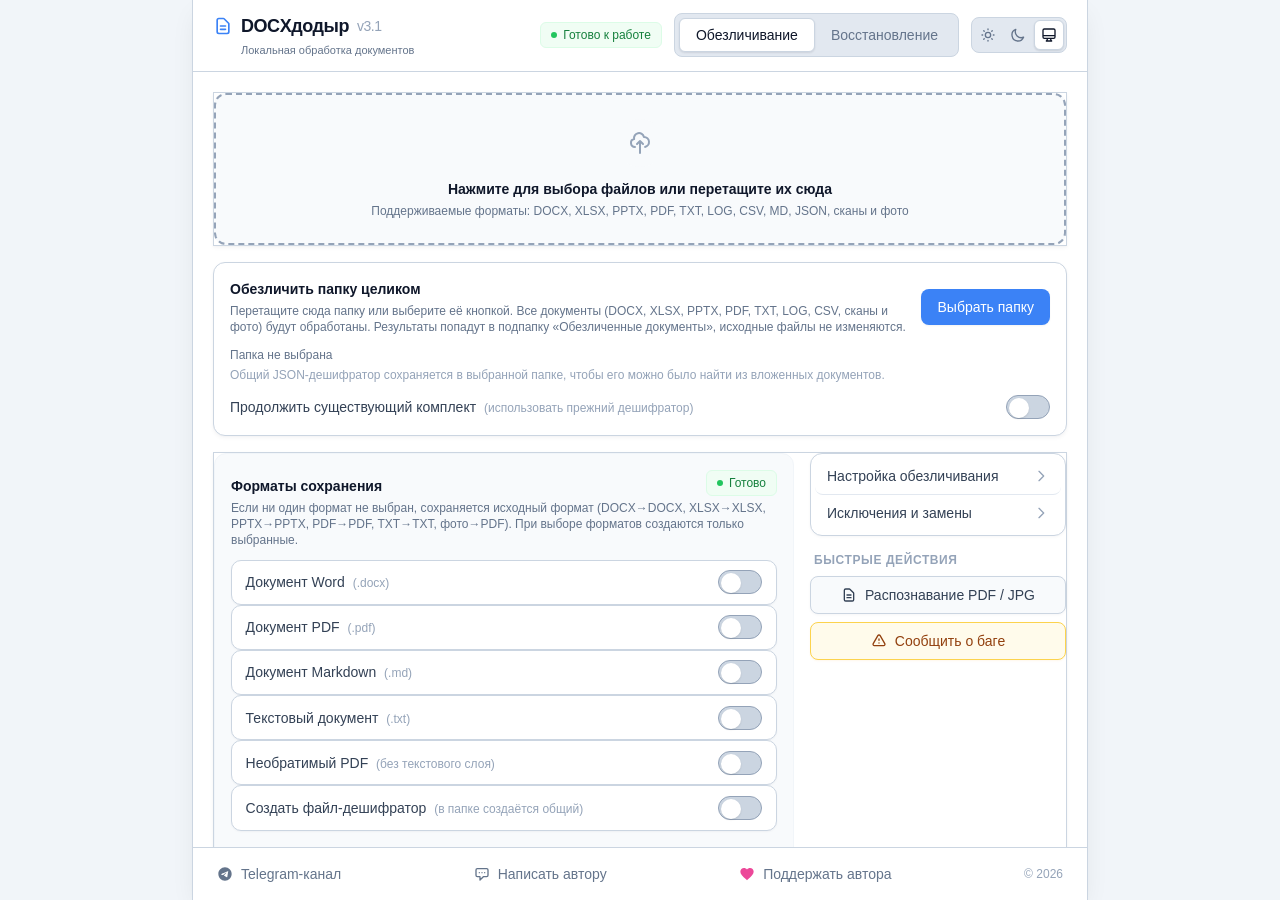
==== commit c105ca5e: "feat: update DOCXдодыр to v3.1.0 with Indra OCR, PPTX and text format support - Canonical version bu" ====
--- a/web/index.html
+++ b/web/index.html
@@ -3,7 +3,7 @@
 <head>
     <meta charset="UTF-8">
     <meta name="viewport" content="width=device-width, initial-scale=1.0">
-    <title>DOCXдодыр v3.0</title>
+    <title>DOCXдодыр v3.1</title>
     <!-- Стили собраны локально: интерфейс не зависит от CDN и работает офлайн. -->
     <link href="tailwind.generated.css" rel="stylesheet">
     <style>
@@ -753,7 +753,7 @@
             box-shadow: 0 2px 6px rgba(99, 102, 241, 0.12) !important;
         }
 
-        /* Кнопки "Проверить находки", "Проверить скрытые данные" и "Сообщить о баге" */
+        /* Кнопки "Проверить находки" и "Сообщить о баге" */
         html:not(.dark) #btn-review-findings {
             border: 1.5px solid #93c5fd !important;
             background-color: #eff6ff !important;
@@ -766,30 +766,18 @@
             border-color: #3b82f6 !important;
             box-shadow: 0 2px 6px rgba(59, 130, 246, 0.16) !important;
         }
-        html:not(.dark) #btn-hidden-data {
+        html:not(.dark) #btn-report-bug {
             border: 1.5px solid #fcd34d !important;
             background-color: #fffbeb !important;
             color: #92400e !important;
             box-shadow: 0 1px 2px rgba(245, 158, 11, 0.08) !important;
             transition: all 0.18s ease-in-out !important;
         }
-        html:not(.dark) #btn-hidden-data:hover {
+        html:not(.dark) #btn-report-bug:hover {
             background-color: #fef3c7 !important;
             border-color: #f59e0b !important;
+            color: #78350f !important;
             box-shadow: 0 2px 6px rgba(245, 158, 11, 0.16) !important;
-        }
-        html:not(.dark) #btn-report-bug {
-            border: 1.5px solid #fecdd3 !important;
-            background-color: #fff1f2 !important;
-            color: #9f1239 !important;
-            box-shadow: 0 1px 2px rgba(244, 63, 94, 0.08) !important;
-            transition: all 0.18s ease-in-out !important;
-        }
-        html:not(.dark) #btn-report-bug:hover {
-            background-color: #ffe4e6 !important;
-            border-color: #f43f5e !important;
-            color: #881337 !important;
-            box-shadow: 0 2px 6px rgba(244, 63, 94, 0.16) !important;
         }
 
         /* Блок «Форматы сохранения»: четкие границы и подсветка при наведении */
@@ -1335,7 +1323,7 @@
             <div class="min-w-0">
             <h1 class="text-lg font-semibold text-slate-900 dark:text-slate-100 tracking-tight flex items-center gap-2">
                 <svg id="app-icon" class="w-5 h-5 text-primary" fill="none" stroke="currentColor" viewBox="0 0 24 24"><path stroke-linecap="round" stroke-linejoin="round" stroke-width="2" d="M9 12h6m-6 4h6m2 5H7a2 2 0 01-2-2V5a2 2 0 012-2h5.586a1 1 0 01.707.293l5.414 5.414a1 1 0 01.293.707V19a2 2 0 01-2 2z"></path></svg>
-                DOCXдодыр <span id="app-version-badge" class="text-sm font-medium text-slate-400 dark:text-slate-500">v3.0</span>
+                DOCXдодыр <span id="app-version-badge" class="text-sm font-medium text-slate-400 dark:text-slate-500">v3.1</span>
             </h1>
             <p class="text-[11px] text-slate-500 dark:text-slate-400 mt-0.5 pl-7">Локальная обработка документов</p>
             </div>
@@ -1374,7 +1362,7 @@
                     </div>
                     <div>
                         <h3 class="text-sm font-semibold text-slate-900 dark:text-slate-100">Нажмите для выбора файлов или перетащите их сюда</h3>
-                        <p class="text-xs text-slate-500 dark:text-slate-400 mt-1">Поддерживаемые форматы: .docx, .xlsx, .pdf, .jpg, .png, .tiff, .bmp, .webp</p>
+                        <p class="text-xs text-slate-500 dark:text-slate-400 mt-1">Поддерживаемые форматы: DOCX, XLSX, PPTX, PDF, TXT, LOG, CSV, MD, JSON, сканы и фото</p>
                     </div>
                 </div>
             </div>
@@ -1383,7 +1371,7 @@
                 <div class="flex flex-col sm:flex-row sm:items-center justify-between gap-3">
                     <div class="min-w-0 flex-1">
                         <h2 class="text-sm font-semibold text-slate-900 dark:text-slate-100">Обезличить папку целиком</h2>
-                        <p class="text-xs text-slate-500 dark:text-slate-400 mt-1">Перетащите сюда папку или выберите её кнопкой. Все документы (DOCX, XLSX, PDF, сканы и фото) будут обработаны. Результаты попадут в подпапку «Обезличенные документы», исходные файлы не изменяются.</p>
+                        <p class="text-xs text-slate-500 dark:text-slate-400 mt-1">Перетащите сюда папку или выберите её кнопкой. Все документы (DOCX, XLSX, PPTX, PDF, TXT, LOG, CSV, сканы и фото) будут обработаны. Результаты попадут в подпапку «Обезличенные документы», исходные файлы не изменяются.</p>
                     </div>
                     <button id="btn-select-folder" type="button" onclick="openFolderDialog('anonymize_folder')" class="flex-shrink-0 px-4 py-2 bg-primary hover:bg-blue-600 text-white text-sm font-medium rounded-lg shadow-sm transition-all focus:outline-none focus:ring-2 focus:ring-primary focus:ring-offset-2">
                         Выбрать папку
@@ -1411,7 +1399,7 @@
                             Готово
                         </span>
                     </div>
-                    <p class="text-xs text-slate-500 dark:text-slate-400 mb-3">Если ни один формат не выбран, сохраняется исходный формат (DOCX→DOCX, XLSX→XLSX, PDF→PDF, фото→PDF). При выборе форматов создаются только выбранные.</p>
+                    <p class="text-xs text-slate-500 dark:text-slate-400 mb-3">Если ни один формат не выбран, сохраняется исходный формат (DOCX→DOCX, XLSX→XLSX, PPTX→PPTX, PDF→PDF, TXT→TXT, фото→PDF). При выборе форматов создаются только выбранные.</p>
                     
                     <div class="flex flex-col gap-2.5">
                         <label class="save-format-item flex items-center justify-between cursor-pointer group">
@@ -1435,6 +1423,13 @@
                                 <div class="toggle-label dark:bg-slate-700"></div>
                             </div>
                         </label>
+                        <label class="save-format-item flex items-center justify-between cursor-pointer group">
+                            <span class="text-sm font-medium text-slate-700 dark:text-slate-300 group-hover:text-slate-900 dark:group-hover:text-slate-100 transition-all">Текстовый документ <span class="text-slate-400 dark:text-slate-500 text-xs ml-1">(.txt)</span></span>
+                            <div class="relative flex-shrink-0">
+                                <input type="checkbox" id="cb-save-txt" class="sr-only toggle-checkbox">
+                                <div class="toggle-label dark:bg-slate-700"></div>
+                            </div>
+                        </label>
                         <label class="save-format-item flex items-center justify-between cursor-pointer group" title="Страницы PDF станут изображениями; текстовый слой и интерактивные объекты будут удалены">
                             <span class="text-sm font-medium text-slate-700 dark:text-slate-300 group-hover:text-slate-900 dark:group-hover:text-slate-100 transition-all">Необратимый PDF <span class="text-slate-400 dark:text-slate-500 text-xs ml-1">(без текстового слоя)</span></span>
                             <div class="relative flex-shrink-0">
@@ -1479,16 +1474,13 @@
                         <h3 class="text-xs font-semibold text-slate-400 dark:text-slate-500 uppercase tracking-wider px-1">Быстрые действия</h3>
                         <button onclick="runAction('pdf_ocr')" class="w-full px-4 py-2 bg-slate-100 dark:bg-slate-800 text-slate-700 dark:text-slate-300 hover:bg-slate-200 dark:hover:bg-slate-700 text-sm font-medium rounded-lg transition-all flex items-center justify-center gap-2">
                             <svg class="w-4 h-4" fill="none" stroke="currentColor" viewBox="0 0 24 24"><path stroke-linecap="round" stroke-linejoin="round" stroke-width="2" d="M9 12h6m-6 4h6m2 5H7a2 2 0 01-2-2V5a2 2 0 012-2h5.586a1 1 0 01.707.293l5.414 5.414a1 1 0 01.293.707V19a2 2 0 01-2 2z"></path></svg>
-                            Распознавание PDF
+                            Распознавание PDF / JPG
                         </button>
                         <button id="btn-review-findings" onclick="showReviewModal()" class="hidden w-full px-4 py-2 bg-blue-50 dark:bg-blue-500/10 text-blue-700 dark:text-blue-400 hover:bg-blue-100 dark:hover:bg-blue-500/20 text-sm font-medium rounded-lg transition-all border border-blue-100 dark:border-blue-500/20 flex items-center justify-center gap-2">
                             Проверить находки
                         </button>
-                        <button id="btn-hidden-data" onclick="openHiddenDataPicker()" class="w-full px-4 py-2 bg-amber-50 dark:bg-amber-500/10 text-amber-700 dark:text-amber-400 hover:bg-amber-100 dark:hover:bg-amber-500/20 text-sm font-medium rounded-lg transition-all border border-amber-100 dark:border-amber-500/20 flex items-center justify-center gap-2">
-                            Проверить скрытые данные
-                        </button>
-                        <button id="btn-report-bug" onclick="showReportBugModal()" class="w-full px-4 py-2 text-sm font-medium rounded-lg transition-all flex items-center justify-center gap-2">
-                            <svg class="w-4 h-4 text-rose-500" fill="none" stroke="currentColor" viewBox="0 0 24 24"><path stroke-linecap="round" stroke-linejoin="round" stroke-width="2" d="M12 9v2m0 4h.01m-6.938 4h13.856c1.54 0 2.502-1.667 1.732-3L13.732 4c-.77-1.333-2.694-1.333-3.464 0L3.34 16c-.77 1.333.192 3 1.732 3z"></path></svg>
+                        <button id="btn-report-bug" onclick="showReportBugModal()" class="w-full px-4 py-2 bg-amber-50 dark:bg-amber-500/10 text-amber-700 dark:text-amber-400 hover:bg-amber-100 dark:hover:bg-amber-500/20 text-sm font-medium rounded-lg transition-all border border-amber-100 dark:border-amber-500/20 flex items-center justify-center gap-2">
+                            <svg class="w-4 h-4 text-amber-600 dark:text-amber-400" fill="none" stroke="currentColor" viewBox="0 0 24 24"><path stroke-linecap="round" stroke-linejoin="round" stroke-width="2" d="M12 9v2m0 4h.01m-6.938 4h13.856c1.54 0 2.502-1.667 1.732-3L13.732 4c-.77-1.333-2.694-1.333-3.464 0L3.34 16c-.77 1.333.192 3 1.732 3z"></path></svg>
                             Сообщить о баге
                         </button>
                     </div>
